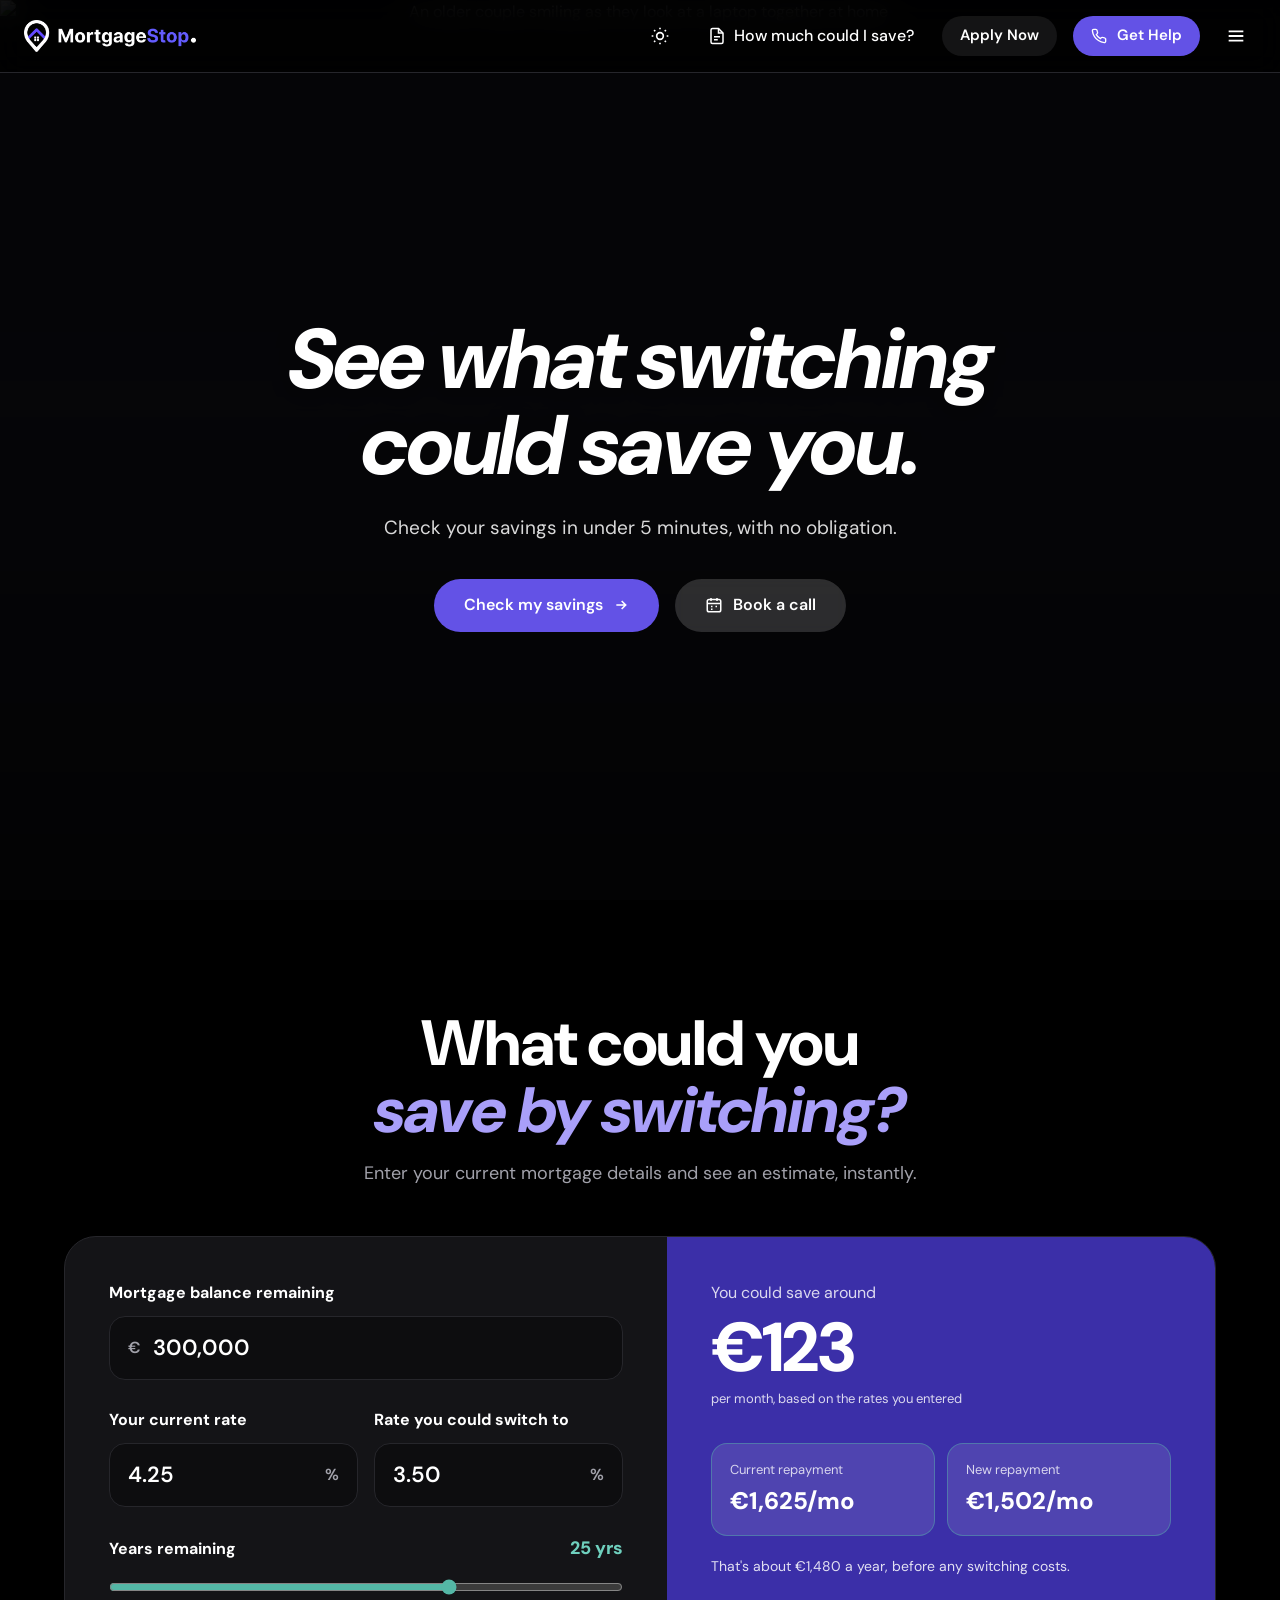
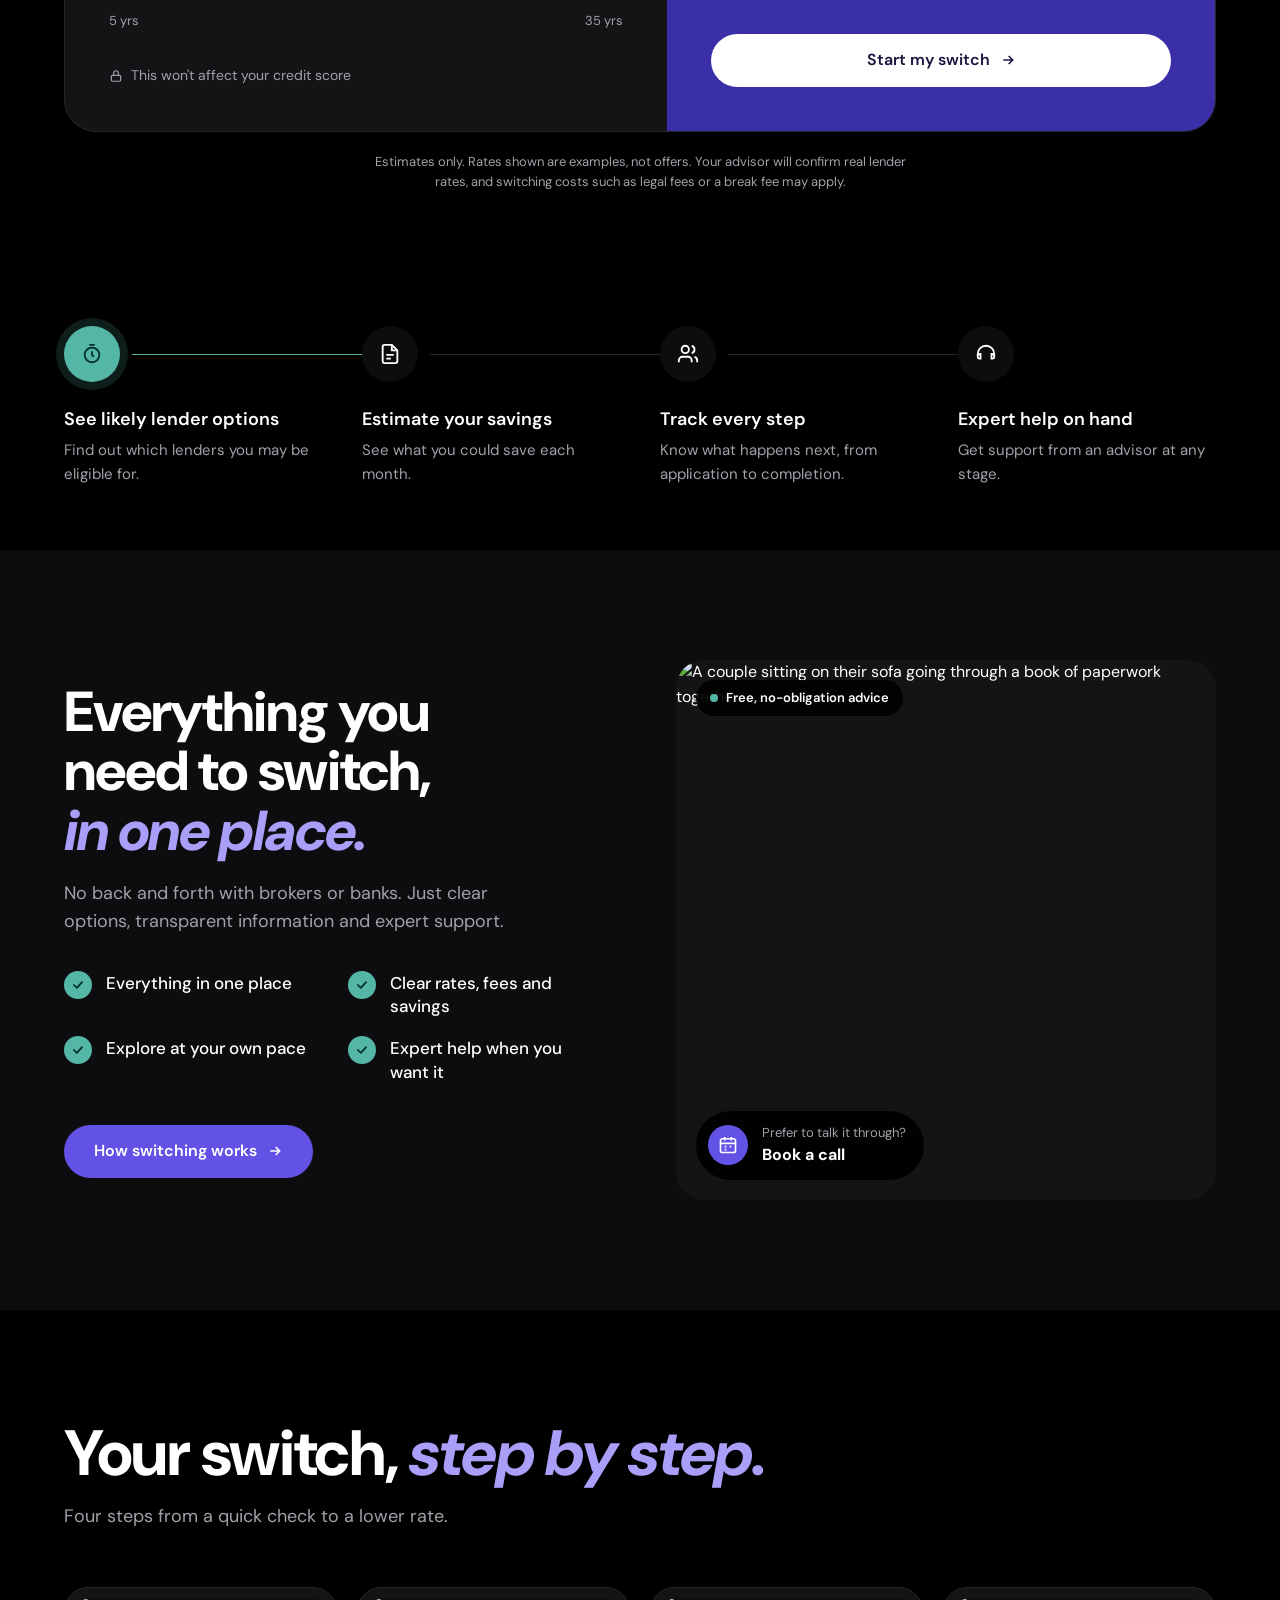
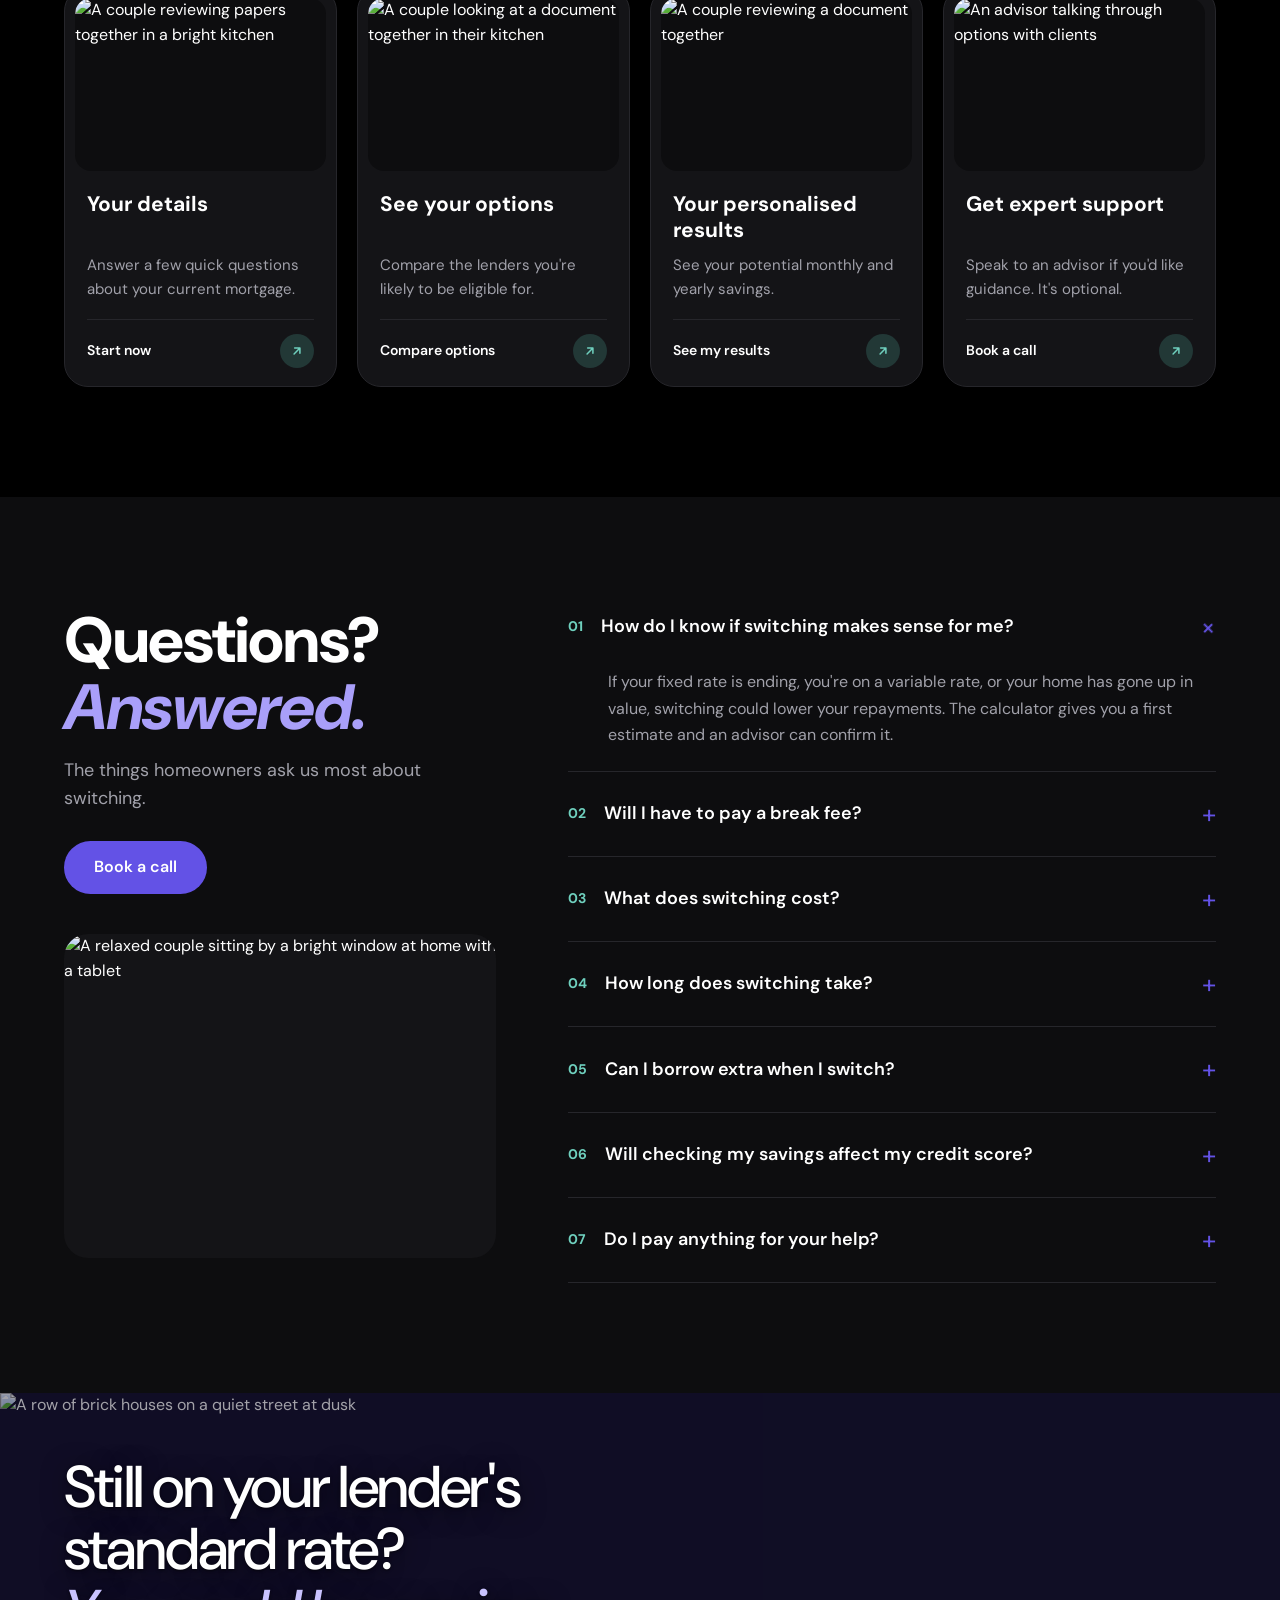
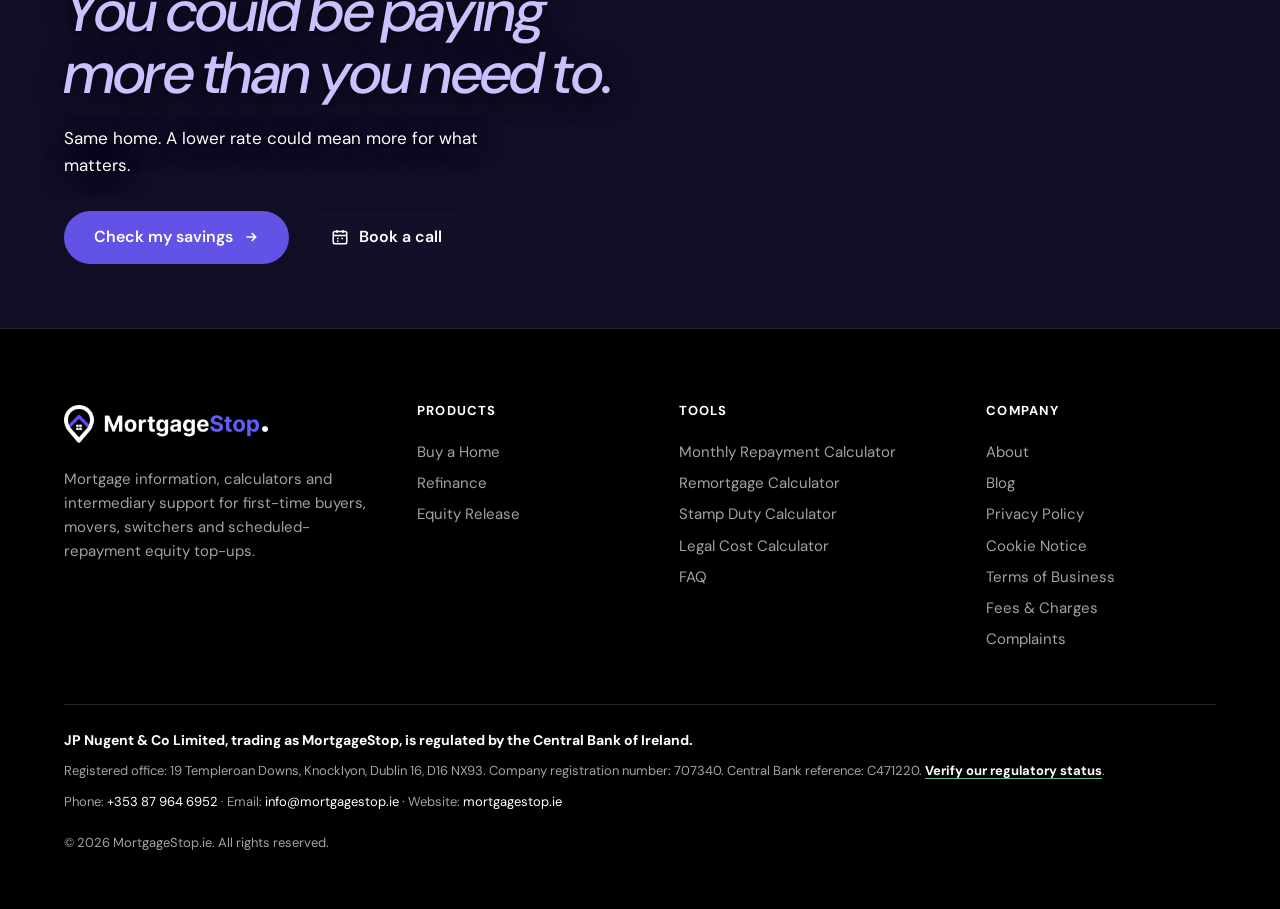
==== switchers.html @ d89e3a6e "Add switchers landing page; Book a call buttons and quiz layout fixes Co-Authored-By: Claude Opus 5." ====
<!doctype html>
<html lang="en">
<head>
<meta charset="utf-8">
<meta name="viewport" content="width=device-width, initial-scale=1">
<title>Switch Your Mortgage</title>
<link rel="preconnect" href="https://fonts.googleapis.com">
<link href="https://fonts.googleapis.com/css2?family=DM+Sans:ital,opsz,wght@0,9..40,400..800;1,9..40,700..800&display=swap" rel="stylesheet">
<style>
:root{
  --bg:#000; --bg2:#0d0d0f; --card:#141417; --line:#26262b;
  --text:#fff; --muted:#a1a1aa;
  --teal:#a99ff9; --violet:#6352e6; --violet-soft:#a99ff9;
  --radius:24px;
}
:root[data-theme="light"]{
  --bg:#fff; --bg2:#f5f5f7; --card:#fff; --line:#e4e4e7;
  --text:#0a0a0a; --muted:#52525b; --teal:#5141d4; --violet-soft:#5141d4;
}
*{box-sizing:border-box;margin:0;padding:0}
html{scroll-behavior:smooth}
body{font-family:"DM Sans",sans-serif;background:var(--bg);color:var(--text);line-height:1.55;overflow-x:hidden;transition:background .3s,color .3s}
a{color:inherit;text-decoration:none}
button{font:inherit;cursor:pointer;border:0;background:none;color:inherit}
.wrap{max-width:1200px;margin:0 auto;padding:0 24px}
section{padding:110px 0}
.eyebrow{font-size:13px;letter-spacing:.18em;text-transform:uppercase;color:var(--teal);font-weight:600;margin-bottom:16px}
h2{font-size:clamp(36px,5.5vw,64px);line-height:1.05;font-weight:800;letter-spacing:-.02em}
h2 em{font-style:italic;color:var(--teal)}
.lead{color:var(--muted);font-size:18px;max-width:560px;margin-top:20px}

/* buttons */
.btn{display:inline-flex;align-items:center;gap:10px;padding:14px 30px;border-radius:999px;font-weight:600;transition:transform .2s,background .2s,box-shadow .2s}
.btn:hover{transform:translateY(-2px)}
.btn-teal{background:var(--teal);color:#000}
.btn-teal:hover{box-shadow:0 8px 20px -10px rgba(0,0,0,.35)}
.btn{border:0}
.btn-ghost{background:color-mix(in srgb,var(--text) 8%,transparent);color:var(--text)}
.btn-ghost:hover{background:color-mix(in srgb,var(--text) 15%,transparent)}
.btn-sm{padding:8px 18px;font-size:15px}
.btn-violet{background:var(--violet);color:#fff}

/* nav */
nav{position:fixed;inset:0 0 auto;z-index:50;border-bottom:1px solid var(--line);background:color-mix(in srgb,var(--bg) 80%,transparent);backdrop-filter:blur(14px)}
nav .wrap{display:flex;align-items:center;height:72px;gap:16px;max-width:1400px}
.logo{display:flex;align-items:center;gap:8px;font-weight:800;font-size:20px;margin-right:auto}
.logo span{color:var(--violet)}
.logo i{color:var(--violet);font-style:normal}
.nav-link{display:flex;align-items:center;gap:8px;font-weight:500;padding:8px 12px}
.icon-btn{width:40px;height:40px;display:grid;place-items:center;border-radius:50%}
.icon-btn:hover{background:var(--card)}
.menu{position:fixed;top:72px;right:0;width:min(360px,100%);height:calc(100vh - 72px);background:var(--bg2);border-left:1px solid var(--line);padding:32px;transform:translateX(100%);transition:transform .35s;z-index:49;display:flex;flex-direction:column;gap:6px}
.menu.open{transform:none}
.menu a{font-size:22px;font-weight:700;padding:10px 0;border-bottom:1px solid var(--line)}

/* hero */
.hero{min-height:100vh;display:flex;align-items:center;text-align:center;position:relative;overflow:hidden;padding-top:120px}
.hero::before{content:"";position:absolute;inset:-20%;background:radial-gradient(circle at 30% 40%,rgba(124,108,246,.18),transparent 40%),radial-gradient(circle at 70% 60%,rgba(124,108,246,.16),transparent 45%);animation:drift 18s ease-in-out infinite alternate}
@keyframes drift{to{transform:translate(4%,-3%) rotate(6deg)}}
.hero .wrap{position:relative}
.hero h1{font-size:clamp(46px,9vw,112px);font-weight:800;font-style:italic;letter-spacing:-.035em;line-height:1}
.hero p{color:var(--muted);font-size:19px;max-width:520px;margin:28px auto 40px}
.hero .ctas{display:flex;gap:16px;justify-content:center;flex-wrap:wrap}
.trust{margin-top:64px;display:flex;align-items:center;justify-content:center;gap:14px;color:var(--muted);font-size:15px}
.avatars{display:flex}
.avatars span{width:38px;height:38px;border-radius:50%;border:2px solid var(--bg);margin-left:-10px;background:linear-gradient(135deg,var(--teal),var(--violet))}
.avatars span:nth-child(2){background:linear-gradient(135deg,#f59e0b,#ef4444)}
.avatars span:nth-child(3){background:linear-gradient(135deg,#3b82f6,#22d3ee)}
.avatars span:nth-child(4){background:linear-gradient(135deg,#ec4899,#8b5cf6)}

/* ticker */
.ticker{border-block:1px solid var(--line);overflow:hidden;padding:18px 0;background:var(--bg2)}
.track{display:flex;width:max-content;animation:scroll 50s linear infinite}
.ticker:hover .track,.factors:hover .ftrack{animation-play-state:paused}
@media (prefers-reduced-motion:reduce){.track,.ftrack,.hero::before{animation:none}.reveal{opacity:1;transform:none;transition:none}}
.track span{white-space:nowrap;font-weight:600;font-size:14px;letter-spacing:.06em;padding:0 22px}
.track span b{color:var(--teal)}
.track span.sep{color:var(--violet);padding:0}
@keyframes scroll{to{transform:translateX(-50%)}}

/* features */
.features{display:grid;grid-template-columns:1fr 1fr;gap:64px;align-items:start}
.feat-list{display:flex;flex-direction:column;gap:12px}
.feat{border:1px solid var(--line);border-radius:var(--radius);padding:24px 28px;background:var(--card);cursor:pointer;transition:border-color .2s}
.feat:hover{border-color:var(--teal)}
.feat h3{display:flex;gap:16px;align-items:center;font-size:22px}
.feat h3 small{width:34px;height:34px;border-radius:50%;display:grid;place-items:center;background:var(--bg2);border:1px solid var(--line);font-size:14px}
.feat .body{display:grid;grid-template-rows:0fr;transition:grid-template-rows .35s}
.feat .body>div{overflow:hidden}
.feat.active .body{grid-template-rows:1fr}
.feat.active h3 small{background:var(--teal);color:#000;border-color:var(--teal)}
.feat p{color:var(--muted);margin:14px 0 18px}
.feat a{color:var(--teal);font-weight:600}

/* process */
.process{background:var(--bg2)}
.steps{display:grid;grid-template-columns:repeat(3,1fr);gap:20px;margin-top:56px}
.step{background:var(--card);border:1px solid var(--line);border-radius:var(--radius);padding:32px;display:flex;flex-direction:column;gap:14px;position:relative;overflow:hidden}
.step .time{align-self:flex-start;background:rgba(124,108,246,.16);color:var(--teal);font-weight:700;padding:6px 14px;border-radius:999px;font-size:14px}
.step h3{font-size:26px;line-height:1.15}
.step p{color:var(--muted)}
.step .n{position:absolute;right:24px;top:24px;font-weight:700;color:var(--muted);font-size:14px}

/* goals */
.goals{display:grid;grid-template-columns:repeat(3,1fr);gap:20px;margin-top:56px}
.goal{border-radius:var(--radius);padding:36px;min-height:320px;display:flex;flex-direction:column;justify-content:flex-end;position:relative;overflow:hidden;color:#fff;transition:transform .3s}
.goal:hover{transform:translateY(-6px)}
.goal:nth-child(1){background:linear-gradient(160deg,#1e1b4b,#7c6cf6)}
.goal:nth-child(2){background:linear-gradient(160deg,#042f2e,#14b8a6)}
.goal:nth-child(3){background:linear-gradient(160deg,#1c1917,#f59e0b)}
.goal svg{position:absolute;top:32px;left:32px;opacity:.9}
.goal h3{font-size:28px}
.goal p{opacity:.8;margin-top:8px}

/* rewards */
.tabs{display:inline-flex;background:var(--card);border:1px solid var(--line);border-radius:999px;padding:6px;margin:40px 0}
.tabs button{padding:12px 26px;border-radius:999px;font-weight:600;color:var(--muted)}
.tabs button.on{background:var(--bg2);color:var(--text);border:1px solid var(--line)}
.rewards{display:grid;grid-template-columns:repeat(3,1fr);gap:20px}
.reward{background:var(--card);border:1px solid var(--line);border-radius:var(--radius);padding:32px}
.reward .top{display:flex;justify-content:space-between;align-items:center;margin-bottom:28px}
.reward .ico{width:52px;height:52px;border-radius:16px;background:var(--violet);display:grid;place-items:center;color:#fff}
.pill{background:var(--violet);color:#fff;font-weight:700;padding:6px 14px;border-radius:999px;font-size:14px}
.reward h3{font-size:22px;margin-bottom:10px}
.reward p{color:var(--muted)}
.reward a{display:inline-block;margin-top:20px;color:var(--violet-soft);font-weight:600}
.tabpane{display:none}.tabpane.on{display:block}
.howlist{display:grid;gap:14px;max-width:720px}
.howlist li{list-style:none;background:var(--card);border:1px solid var(--line);border-radius:18px;padding:20px 24px;display:flex;gap:16px}
.howlist li b{color:var(--teal)}

/* resources */
.res{display:grid;grid-template-columns:repeat(4,1fr);gap:20px;margin-top:56px}
.res a{background:var(--card);border:1px solid var(--line);border-radius:var(--radius);padding:28px;display:flex;flex-direction:column;gap:10px;min-height:200px;transition:border-color .2s}
.res .hd{display:flex;align-items:center;gap:12px}
.res span{margin-top:auto}
.res a:hover{border-color:var(--violet)}
.res .ico{display:flex;color:var(--teal)}
.res h3{font-size:20px}
.res p{color:var(--muted);font-size:15px}
.res span{color:var(--teal);font-weight:600;font-size:15px}

/* factors marquee */
.factors{overflow:hidden;padding:110px 0}
.factors .head{display:flex;justify-content:space-between;align-items:end;gap:20px;flex-wrap:wrap;margin-bottom:48px}
.ftrack{display:flex;gap:20px;width:max-content;animation:scroll 60s linear infinite}
.factor{width:300px;background:var(--card);border:1px solid var(--line);border-radius:var(--radius);padding:28px;flex-shrink:0}
.factor h3{letter-spacing:.12em;font-size:14px;color:var(--teal)}
.factor p{margin:12px 0 22px;font-size:18px;font-weight:500}
.factor small{font-size:12px;letter-spacing:.12em;color:var(--muted);border-top:1px solid var(--line);display:block;padding-top:14px}

/* faq */
.faq{display:grid;grid-template-columns:1fr 1.3fr;gap:64px}
.qa{border-bottom:1px solid var(--line)}
.qa button{width:100%;display:flex;gap:20px;align-items:center;text-align:left;padding:26px 0;font-size:20px;font-weight:600}
.qa button small{color:var(--muted);font-size:14px}
.qa button::after{content:"+";margin-left:auto;font-size:26px;font-weight:400;transition:transform .3s}
.qa.open button::after{transform:rotate(45deg)}
.qa .ans{display:grid;grid-template-rows:0fr;transition:grid-template-rows .35s}
.qa .ans>p{overflow:hidden;color:var(--muted);padding-left:44px}
.qa.open .ans{grid-template-rows:1fr}
.qa.open .ans>p{padding-bottom:26px}

/* why */
.why{background:var(--bg2)}
.whygrid{display:grid;grid-template-columns:repeat(3,1fr);gap:20px;margin-top:56px}
.why .card{background:var(--card);border:1px solid var(--line);border-radius:var(--radius);padding:32px}
.why .card h3{font-size:26px;color:var(--teal);margin-bottom:10px}
.why .card p{color:var(--muted)}
.founder{margin-top:20px;display:grid;grid-template-columns:200px 1fr;gap:32px;align-items:center;background:var(--card);border:1px solid var(--line);border-radius:var(--radius);padding:32px}
.founder .ph{aspect-ratio:1;border-radius:20px;background:linear-gradient(135deg,var(--violet),var(--teal))}
.founder small{letter-spacing:.14em;color:var(--teal);font-weight:600}
.founder h3{font-size:26px}
.founder p{color:var(--muted);margin-top:10px}

/* reviews */
.revhead{display:flex;justify-content:space-between;align-items:end;flex-wrap:wrap;gap:24px}
.score{display:flex;align-items:center;gap:16px;background:var(--card);border:1px solid var(--line);border-radius:20px;padding:18px 24px}
.score b{font-size:36px}
.stars{color:var(--teal);letter-spacing:2px}
.revs{display:flex;gap:20px;overflow-x:auto;scroll-snap-type:x mandatory;margin-top:48px;padding-bottom:12px}
.rev{scroll-snap-align:start;flex:0 0 360px;background:var(--card);border:1px solid var(--line);border-radius:var(--radius);padding:30px;display:flex;flex-direction:column;gap:18px}
.rev p{font-size:17px}
.rev footer{margin-top:auto;display:flex;justify-content:space-between;color:var(--muted);font-size:14px}
.rev footer b{color:var(--text)}

/* mission */
.mission{text-align:center;background:radial-gradient(circle at 50% 50%,rgba(124,108,246,.22),transparent 60%)}
.mission h2{max-width:900px;margin:0 auto}
.mission .lead{margin:24px auto 0}
.mission .big{font-size:24px;font-weight:700;color:var(--teal);margin-top:24px}

/* insights */
.ins{display:grid;grid-template-columns:1.3fr 1fr;gap:20px;margin-top:56px}
.post{background:var(--card);border:1px solid var(--line);border-radius:var(--radius);padding:28px;display:flex;flex-direction:column;gap:12px;transition:border-color .2s}
.post:hover{border-color:var(--teal)}
.post .tag{font-size:12px;letter-spacing:.14em;color:var(--violet-soft);font-weight:700}
.post h3{font-size:22px;line-height:1.25}
.post .meta{color:var(--muted);font-size:14px;margin-top:auto}
.post.feature{grid-row:span 3}
.post.feature .img{aspect-ratio:16/9;border-radius:16px;background:linear-gradient(135deg,#4c3cc9,#1e1b4b)}
.post.feature h3{font-size:30px}
.post.feature p{color:var(--muted)}

/* cta */
.cta{margin:0 24px 110px;border-radius:36px;padding:90px 24px;text-align:center;background:linear-gradient(135deg,var(--teal),var(--violet));color:#000}
.cta h2{color:#000}
.cta p{font-size:19px;margin:16px 0 36px;opacity:.8}
.cta .btn{background:#000;color:#fff}

footer.site{border-top:1px solid var(--line);padding:64px 0 40px;color:var(--muted)}
footer.site .cols{display:grid;grid-template-columns:2fr 1fr 1fr 1fr;gap:40px}
footer.site .fh{color:var(--text);font-size:15px;margin-bottom:14px}
footer.site a{display:block;padding:4px 0;font-size:15px}
footer.site a:hover{color:var(--teal)}
footer.site .legal{margin-top:48px;padding-top:24px;border-top:1px solid var(--line);font-size:13px}


/* reveal */
.reveal{opacity:0;transform:translateY(40px);transition:opacity .8s,transform .8s}
.reveal.in{opacity:1;transform:none}

@media (max-width:900px){
  .features,.faq,.ins{grid-template-columns:1fr}
  .steps,.goals,.rewards,.whygrid{grid-template-columns:1fr}
  .res{grid-template-columns:1fr 1fr}
  .founder{grid-template-columns:1fr}
  .founder .ph{width:140px}
  footer.site .cols{grid-template-columns:1fr 1fr}
  .nav-link.hide-m{display:none}
  section{padding:80px 0}
}
@media (max-width:560px){
  .res{grid-template-columns:1fr}
  .btn-ghost.hide-s{display:none}
  .rev{flex-basis:85%}
  .tabs button{padding:10px 14px;font-size:14px}
}

/* first-time buyer page */
.badges{list-style:none;display:flex;flex-wrap:wrap;justify-content:center;gap:12px 28px;margin-top:56px;color:var(--muted);font-size:15px}
.badges li,.ticks li{display:flex;align-items:center;gap:8px}
.badges svg,.ticks svg{color:var(--teal);flex-shrink:0}
.ticks{list-style:none;display:grid;gap:12px;margin-top:28px;font-size:17px}
.field{display:flex;align-items:center;gap:12px;background:var(--bg2);border:1px solid var(--line);border-radius:16px;padding:0 18px;font-size:20px}
.field:focus-within{border-color:var(--teal)}
.field input{flex:1;min-width:0;background:none;border:0;outline:0;color:var(--text);font:inherit;padding:14px 0}
.field input[type=range]{accent-color:var(--teal);padding:20px 0}
.field span{color:var(--muted);font-size:16px}
.cnote{display:flex;align-items:center;gap:8px;color:var(--muted);font-size:14px;margin-top:6px}
.steps.four{grid-template-columns:repeat(4,1fr)}
@media (max-width:1100px){.steps.four{grid-template-columns:1fr 1fr}}
@media (max-width:900px){.steps.four{grid-template-columns:1fr}}
@media (max-width:560px){}


/* hero: full-bleed photo, dark overlay, white type (both themes) */
.hero{min-height:100vh;display:flex;align-items:center;text-align:center;padding:120px 0 72px;color:#fff;background:#0b0b0f}
.hero::before{display:none}
.hero-photo{position:absolute;inset:0;width:100%;height:100%;object-fit:cover;object-position:center 40%;z-index:0}
.hero::after{content:"";position:absolute;inset:0;z-index:1;background:linear-gradient(180deg,rgba(0,0,0,.55) 0%,rgba(0,0,0,.45) 45%,rgba(0,0,0,.7) 100%)}
.hero .wrap{position:relative;z-index:2;width:100%;max-width:1200px}
.hero h1{color:#fff;font-size:clamp(44px,6.6vw,96px);letter-spacing:-.025em;line-height:1.02;text-wrap:balance;max-width:1000px;margin:0 auto;text-shadow:0 2px 24px rgba(0,0,0,.25)}
.hero .wrap>p{color:rgba(255,255,255,.85);font-size:19px;line-height:1.6;max-width:540px;margin:24px auto 36px}
.hero .ctas{justify-content:center}
.hero .btn-ghost{color:#fff;background:rgba(255,255,255,.16);backdrop-filter:blur(6px);-webkit-backdrop-filter:blur(6px)}
.hero .btn-ghost:hover{background:rgba(255,255,255,.28);color:#fff}
@media (max-width:900px){
  .hero{min-height:88vh;padding:110px 0 56px}
  .hero h1{font-size:clamp(38px,9.4vw,64px)}
  .hero .wrap>p{font-size:17px}
}
@media (max-width:560px){
  .hero .ctas .btn{flex:1 1 100%;justify-content:center;max-width:320px;margin:0 auto}
}

/* brand logo (supplied PNG: white "Mortgage" + violet "Stop") */
.brand{display:block;width:172px;height:32px;background:url([data-uri]) left center/contain no-repeat}
.brand-lg{width:204px;height:38px}
:root[data-theme="light"] .brand{background-image:url([data-uri])}
.btn{white-space:nowrap}
@media (max-width:560px){nav .btn-sm .lbl{display:none}nav .btn-teal.btn-sm{padding:10px 12px}nav .wrap{gap:6px}}

/* quiz CTA: full-bleed photo, flat dim, text lower-left (reference style) */
.quiz{position:relative;display:flex;align-items:center;min-height:440px;margin:0;overflow:hidden;isolation:isolate;background:#13102b;color:#fff}
.quiz::before{content:"";position:absolute;inset:0;z-index:1;background:rgba(12,10,28,.38)}
.quiz-media{position:absolute;inset:0;margin:0;z-index:0}
.quiz-media img{width:100%;height:100%;object-fit:cover;object-position:55% 60%;display:block}
.quiz-copy{position:relative;z-index:2;width:100%;max-width:1200px;margin:0 auto;padding:64px 24px;display:flex;flex-direction:column;align-items:flex-start}
.quiz-copy h2{color:#fff;font-size:clamp(38px,4.6vw,64px);font-weight:500;line-height:1.05;letter-spacing:-.03em;max-width:15ch;text-wrap:balance}
.quiz-copy h2 em{display:inline;font-weight:500;color:#c9c2ff}
.quiz-copy>p{color:#fff;font-size:17px;line-height:1.6;margin:20px 0 32px;max-width:420px}
.quiz-ctas{display:flex;flex-wrap:wrap;align-items:center;gap:12px}
.quiz-ctas .btn{justify-content:center}
.quiz-btn{background:var(--violet);color:#fff}
.quiz-btn:hover{background:#5444d6}
.quiz-alt{background:rgba(19,16,43,.85);color:#fff}
.quiz-alt:hover{background:#2a2550}
@media (max-width:900px){
  .quiz{min-height:0;align-items:flex-start}
  .quiz-media img{object-position:64% 100%}
  .quiz-copy{padding:48px 24px 150px}
}
@media (max-width:560px){
  .quiz-ctas{width:100%;flex-direction:column;align-items:stretch}
}

/* faq */
.faq-sec{background:var(--bg2)}
.faq2{display:grid;grid-template-columns:minmax(0,.8fr) minmax(0,1.2fr);gap:72px;align-items:start}
.faq2-head{position:sticky;top:110px}
.faq2-head .lead{margin:16px 0 28px}
.faq2-media{margin:40px 0 0;border-radius:24px;overflow:hidden;aspect-ratio:4/3;background:var(--card)}
.faq2-media img{width:100%;height:100%;object-fit:cover;object-position:50% 35%;display:block}
.faq2-list{margin-top:-22px}
.faq2-list .qa button{font-size:18px;padding:22px 0;gap:18px;cursor:pointer}
.faq2-list .qa button small{color:var(--accent2-ink);font-weight:700}
.faq2-list .qa button::after{color:var(--violet)}
.faq2-list .qa .ans>p{padding-left:40px;font-size:16px;line-height:1.65;max-width:62ch}
.faq2-list .qa.open .ans>p{padding-bottom:22px}
@media (max-width:900px){
  .faq2{grid-template-columns:minmax(0,1fr);gap:32px}
  .faq2-head{position:static}
  .faq2-list .qa .ans>p{padding-left:0}
  .faq2-media{margin-top:28px;aspect-ratio:16/9}
}

/* secondary colour: teal */
:root{--accent2:#54b7a6;--accent2-ink:#6fd0be;--on-accent2:#06302a}
:root[data-theme="light"]{--accent2-ink:#257567}

/* purple primary */
.btn-teal{background:var(--violet);color:#fff}
.btn-teal:hover{background:#5444d6}
.feat.active h3 small{background:var(--violet);border-color:var(--violet);color:#fff}
::selection{background:var(--violet);color:#fff}
.btn{white-space:nowrap}
@media (max-width:560px){nav .btn-sm .lbl{display:none}nav .btn-teal.btn-sm{padding:10px 12px}nav .wrap{gap:6px}}
.sr-only{position:absolute;width:1px;height:1px;padding:0;margin:-1px;overflow:hidden;clip:rect(0 0 0 0);white-space:nowrap;border:0}

/* calculator: one panel, live results */
.calc-head{text-align:center;max-width:720px;margin:0 auto}
.calc-head h2{text-wrap:balance}
.calc-head .lead{margin:16px auto 0}
.calc2{margin-top:48px;display:grid;grid-template-columns:minmax(0,1.1fr) minmax(0,1fr);border:1px solid var(--line);border-radius:32px;overflow:hidden;background:var(--card)}
.calc2-in{padding:44px;display:flex;flex-direction:column;gap:28px}
.cf{display:flex;flex-direction:column;gap:10px}
.cf label{font-weight:700;font-size:16px}
.cf .field{border-radius:16px;padding:0 18px;font-size:22px;font-weight:600}
.cf .field:focus-within{border-color:var(--accent2);box-shadow:0 0 0 4px color-mix(in srgb,var(--accent2) 22%,transparent)}
.cf .field input{padding:14px 0;font-variant-numeric:tabular-nums}
.cf-row{display:flex;justify-content:space-between;align-items:baseline}
.cf-row output{font-weight:800;font-size:18px;color:var(--accent2-ink);font-variant-numeric:tabular-nums}
.range{width:100%;accent-color:var(--accent2);height:28px;cursor:pointer}
.cf-scale{display:flex;justify-content:space-between;color:var(--muted);font-size:13px}
.calc2-out{position:relative;padding:44px;display:flex;flex-direction:column;gap:6px;color:#fff;background:#3b2fa8}
.co-label{font-size:16px;color:rgba(255,255,255,.82)}
.calc2-out strong{font-size:clamp(46px,5.4vw,72px);font-weight:800;letter-spacing:-.03em;line-height:1.02;font-variant-numeric:tabular-nums}
.co-sub{font-size:13px;color:rgba(255,255,255,.82)}
.co-stats{display:grid;grid-template-columns:1fr 1fr;gap:12px;margin:28px 0 8px}
.co-stats div{padding:16px 18px;border-radius:16px;background:rgba(255,255,255,.1);border:1px solid color-mix(in srgb,var(--accent2) 45%,transparent)}
.co-stats dt{font-size:13px;color:rgba(255,255,255,.78)}
.co-stats dd{font-size:24px;font-weight:800;margin-top:2px;font-variant-numeric:tabular-nums}
.co-note{font-size:14px;line-height:1.55;color:rgba(255,255,255,.85);margin:6px 0 22px}
.co-btn{margin-top:auto;justify-content:center;background:#fff;color:#1a1640}
.co-btn:hover{background:#efedff}
.calc-disclaimer{margin:20px auto 0;text-align:center;color:var(--muted);font-size:13px;max-width:560px}
@media (max-width:900px){
  .calc2{grid-template-columns:minmax(0,1fr)}
  .calc2-in,.calc2-out{padding:28px}
}
@media (max-width:560px){
  .co-stats{grid-template-columns:1fr}
  .calc2{border-radius:24px}
}

/* perks strip: connected icon line */
.perks-sec{padding:24px 0 64px}
.perks{list-style:none;display:grid;grid-template-columns:repeat(4,minmax(0,1fr));gap:40px}
.perk{position:relative;display:flex;flex-direction:column;gap:8px}
.perk::before{content:"";position:absolute;top:28px;left:68px;right:-40px;height:1px;background:var(--line)}
.perk:last-child::before{display:none}
.perk-hd{display:contents}
.perk-ico{width:56px;height:56px;border-radius:50%;display:grid;place-items:center;margin-bottom:18px;background:color-mix(in srgb,var(--text) 5%,var(--bg));color:var(--text);position:relative;z-index:1}
.perk-ico svg{width:22px;height:22px}
.perk h3{font-size:18px;font-weight:600;line-height:1.3}
.perk p{color:var(--muted);font-size:15px;line-height:1.55;max-width:28ch}
@media (max-width:1000px){
  .perks{grid-template-columns:repeat(2,minmax(0,1fr));gap:40px}
  .perk:nth-child(2)::before{display:none}
}
@media (max-width:560px){
  .perks{grid-template-columns:minmax(0,1fr);gap:0}
  .perk{display:grid;grid-template-columns:56px minmax(0,1fr);column-gap:18px;row-gap:4px;padding-bottom:28px}
  .perk-ico{grid-row:1 / span 2;margin:0}
  .perk::before,.perk:nth-child(2)::before{display:block;top:56px;bottom:0;left:28px;right:auto;width:1px;height:auto}
  .perk:last-child::before{display:none}
  .perk h3{align-self:end}
}

/* perks animation */
.perks.reveal{opacity:1;transform:none}
.perk::after{content:"";position:absolute;top:28px;left:68px;right:-40px;height:1px;background:var(--accent2);transform:scaleX(0);transform-origin:left;pointer-events:none}
.perk:last-child::after{display:none}
.perk-ico{transition:transform .7s cubic-bezier(.2,.9,.25,1.2),opacity .45s ease,background-color .45s ease,color .45s ease,box-shadow .45s ease}
.perk.is-active .perk-ico{background:var(--accent2);color:var(--on-accent2);box-shadow:0 0 0 8px color-mix(in srgb,var(--accent2) 16%,transparent)}
.perk.is-active::after{transform:scaleX(1);transition:transform var(--cycle,2.6s) linear}
@media (prefers-reduced-motion:no-preference){
  .perks:not(.in) .perk-ico{transform:scale(.55);opacity:0}
  .perks:not(.in) .perk::before{transform:scaleX(0)}
  .perks:not(.in) .perk h3,.perks:not(.in) .perk p{opacity:0;transform:translateY(12px)}
  .perk::before{transform-origin:left;transition:transform .8s ease-out calc(var(--i)*160ms + 260ms)}
  .perk-ico{transition-delay:calc(var(--i)*160ms),calc(var(--i)*160ms),0s,0s,0s}
  .perk h3,.perk p{transition:opacity .5s ease,transform .5s ease;transition-delay:calc(var(--i)*160ms + 120ms)}
  .perk p{transition-delay:calc(var(--i)*160ms + 200ms)}
  .perks.in .perk-ico{transition-delay:0s}
}
@media (max-width:560px){
  .perk::after{top:56px;bottom:0;left:28px;right:auto;width:1px;height:auto;transform:scaleY(0);transform-origin:top}
  .perk.is-active::after{transform:scaleY(1)}
  .perks:not(.in) .perk::before{transform:scaleY(0)}
  .perk::before{transform-origin:top}
}
@media (max-width:1000px) and (min-width:561px){.perk:nth-child(2)::after{display:none}}

/* clearer path */
.path-grid{display:grid;grid-template-columns:minmax(0,1fr) minmax(0,1fr);gap:64px;align-items:stretch}
.path-copy{align-self:center}
.path-copy h2{text-wrap:balance}
.path-list{list-style:none;margin:32px 0 36px}
.path-list li{display:flex;align-items:center;gap:14px;padding:16px 0;border-bottom:1px solid var(--line);font-size:18px;font-weight:500}
.pc{flex:none;width:28px;height:28px;border-radius:50%;display:grid;place-items:center;background:var(--accent2);color:var(--on-accent2)}
.path-media{position:relative;margin:0;border-radius:28px;overflow:hidden;min-height:440px;background:var(--card)}
.path-media img{position:absolute;inset:0;width:100%;height:100%;object-fit:cover;object-position:55% 35%;display:block}
.path-call{position:absolute;left:20px;right:20px;bottom:20px;display:flex;align-items:center;gap:14px;padding:16px 18px;border-radius:18px;background:color-mix(in srgb,var(--bg) 90%,transparent);backdrop-filter:blur(12px);-webkit-backdrop-filter:blur(12px);border:1px solid var(--line)}
.pc-ico{flex:none;width:44px;height:44px;border-radius:14px;display:grid;place-items:center;background:var(--violet);color:#fff}
.path-call small{display:block;color:var(--muted);font-size:14px}
.path-call a{font-weight:700;font-size:18px;color:var(--text)}
.path-call a:hover{color:var(--accent2-ink)}
@media (max-width:1024px){
  .path-grid{grid-template-columns:minmax(0,1fr);gap:40px}
  .path-media{min-height:0;aspect-ratio:4/3}
}

/* journey: image cards */
.journey-head h2{text-wrap:balance}
.journey-head .lead{margin-top:16px}
.journey{list-style:none;display:grid;grid-template-columns:repeat(4,minmax(0,1fr));gap:20px;margin-top:56px}
.journey li{display:flex}
.jcard{display:flex;flex-direction:column;width:100%;background:var(--card);border:1px solid var(--line);border-radius:24px;overflow:hidden;transition:transform .3s ease,border-color .3s ease}
.jcard:hover{transform:translateY(-4px);border-color:color-mix(in srgb,var(--violet) 40%,var(--line))}
.jc-media{position:relative;margin:10px 10px 0;border-radius:16px;aspect-ratio:16/11;overflow:hidden;background:var(--bg2)}
.jc-media img{width:100%;height:100%;object-fit:cover;display:block;transition:transform .6s ease}
.jcard:hover .jc-media img{transform:scale(1.04)}
.jc-body{padding:20px 22px 18px;display:flex;flex-direction:column;gap:10px;flex:1}
.jc-body h3{font-size:21px;line-height:1.25;min-height:2.5em}
.jc-body p{color:var(--muted);font-size:15px;line-height:1.6}
.jc-foot{margin:0 22px;padding:14px 0 18px;border-top:1px solid var(--line);display:flex;justify-content:space-between;align-items:center;font-size:14px;font-weight:600;color:var(--text)}
.jc-go{width:34px;height:34px;border-radius:50%;display:grid;place-items:center;background:color-mix(in srgb,var(--accent2) 22%,transparent);color:var(--accent2-ink);transition:background .2s,color .2s}
.jcard:hover .jc-go{background:var(--accent2);color:var(--on-accent2)}
@media (max-width:1100px){.journey{grid-template-columns:repeat(2,minmax(0,1fr))}.jc-body h3{min-height:0}}
@media (max-width:560px){.journey{grid-template-columns:minmax(0,1fr)}}
@media (prefers-reduced-motion:reduce){.jcard,.jc-media img{transition:none}}

/* testimonials: carousel */
.tst{overflow:hidden}
.tst-top{text-align:center}
.tst-top h2{text-wrap:balance}
.tst-rating{display:flex;flex-wrap:wrap;justify-content:center;align-items:center;gap:8px 12px;margin-top:16px;color:var(--muted);font-size:16px}
.tst-rating b{color:var(--text);font-size:17px}
.tst-tp{display:inline-flex;align-items:center;gap:6px;color:var(--teal);font-weight:700}
.tst-tp svg{width:22px;height:22px;padding:3px;border-radius:50%;background:var(--violet);color:#fff}
.tst-row{display:grid;grid-template-columns:300px minmax(0,1fr);gap:56px;align-items:center;margin-top:64px;margin-right:calc(50% - 50vw)}
.tst-mark{color:color-mix(in srgb,var(--violet) 35%,var(--bg))}
.tst-side h3{font-size:clamp(28px,2.6vw,38px);line-height:1.15;letter-spacing:-.02em;margin:24px 0 36px}
.tst-ctrl{display:flex;align-items:center;gap:14px}
.tst-btn{width:52px;height:52px;border-radius:50%;display:grid;place-items:center;background:var(--card);color:var(--text);box-shadow:0 2px 10px -4px rgba(0,0,0,.18);border:1px solid var(--line);cursor:pointer;transition:background .2s,color .2s,opacity .2s}
.tst-btn:hover:not(:disabled){background:var(--violet);color:#fff;border-color:var(--violet)}
.tst-btn:disabled{opacity:.4;cursor:default}
.tst-progress{flex:1;max-width:120px;height:2px;border-radius:2px;background:var(--line);overflow:hidden}
.tst-progress span{display:block;height:100%;width:30%;background:var(--violet);transition:width .25s ease}
.tst-track{display:flex;gap:28px;overflow-x:auto;scroll-snap-type:x mandatory;scroll-behavior:smooth;padding:4px 24px 8px 0;scrollbar-width:none}
.tst-track::-webkit-scrollbar{display:none}
.tst-track:focus-visible{outline:2px solid var(--violet);outline-offset:6px;border-radius:12px}
.tq{flex:0 0 clamp(280px,30vw,400px);margin:0;display:flex;flex-direction:column;gap:22px;scroll-snap-align:start}
.tq-bubble{position:relative;margin:0;flex:1;display:flex;flex-direction:column;justify-content:space-between;gap:28px;padding:34px 34px 30px;border-radius:32px;background:color-mix(in srgb,var(--text) 5%,var(--bg))}
.tq-bubble::after{content:"";position:absolute;left:48px;bottom:-12px;width:24px;height:24px;background:inherit;transform:rotate(45deg);border-radius:0 0 6px 0}
.tq-bubble p{font-size:17px;line-height:1.7;color:var(--text)}
.tq-stars{display:flex;gap:4px;color:var(--violet)}
:root[data-theme="dark"] .tq-stars,:root:not([data-theme]) .tq-stars{color:#8b7cf8}
.tq figcaption{display:flex;align-items:center;gap:14px;padding-left:20px}
.tq-av{flex:none;width:52px;height:52px;border-radius:50%;object-fit:cover;background:var(--bg2);box-shadow:0 0 0 3px var(--bg)}
.tq figcaption b{display:block;font-size:16px}
.tq figcaption small{display:block;color:var(--muted);font-size:14px}
@media (max-width:900px){
  .tst-row{grid-template-columns:minmax(0,1fr);gap:32px;margin-top:48px}
  .tst-side{display:flex;flex-wrap:wrap;align-items:center;justify-content:space-between;gap:16px}
  .tst-mark{display:none}
  .tst-side h3{margin:0}
  .tq{flex-basis:min(82vw,380px)}
}
@media (prefers-reduced-motion:reduce){.tst-track{scroll-behavior:auto}}

/* footer */
footer.site{padding:72px 0 56px}
footer.site .cols{grid-template-columns:1.4fr 1fr 1.2fr 1fr;gap:40px 32px}
footer.site .fh{font-size:13px;letter-spacing:.08em;text-transform:uppercase;margin-bottom:16px}
footer.site .fbrand p{margin-top:20px;max-width:340px;font-size:15px;line-height:1.6}
footer.site a{width:fit-content}
footer.site a:hover{color:var(--accent2-ink)}
footer.site .legal{display:grid;gap:10px;font-size:13px;line-height:1.6}
footer.site .legal p{margin:0}
footer.site .legal a{display:inline;padding:0;font-size:inherit;color:var(--text)}
footer.site .legal a:hover{color:var(--accent2-ink)}
footer.site .legal .reg{color:var(--text);font-size:14px}
footer.site .legal .copy{margin-top:10px}
footer.site .legal p>a[target]{font-weight:700;text-decoration:underline;text-decoration-color:var(--accent2);text-underline-offset:3px}
@media (max-width:900px){
  footer.site .cols{grid-template-columns:repeat(3,1fr)}
  footer.site .fbrand{grid-column:1/-1}
}
@media (max-width:560px){
  footer.site .cols{grid-template-columns:1fr 1fr}
}

.quiz-copy h2,.quiz-copy>p{text-shadow:0 1px 3px rgba(0,0,0,.6),0 4px 24px rgba(0,0,0,.55)}

/* clearer path: refined */
.path-grid{align-items:center;gap:72px}
.path-copy h2{font-size:clamp(36px,4.4vw,60px)}
.path-copy .lead{max-width:460px}
.path-list{display:grid;grid-template-columns:repeat(2,minmax(0,1fr));gap:18px 28px;margin:36px 0 40px;border-top:0}
.path-list li{border-bottom:0;padding:0;align-items:flex-start;font-size:17px;line-height:1.4}
.path-list .pc{margin-top:-1px}
.path-media{min-height:0;aspect-ratio:1/1}
.path-call{left:20px;right:auto;bottom:20px;padding:12px 18px 12px 12px;border-radius:999px;border:0;background:color-mix(in srgb,var(--bg) 92%,transparent)}
.pc-ico{width:40px;height:40px;border-radius:50%}
.path-call small{font-size:13px}
.path-call a{font-size:16px}
.path-badge{position:absolute;top:20px;left:20px;display:inline-flex;align-items:center;gap:8px;padding:8px 14px;border-radius:999px;background:color-mix(in srgb,var(--bg) 92%,transparent);font-size:13px;font-weight:600;color:var(--text)}
.pb-dot{width:8px;height:8px;border-radius:50%;background:var(--accent2)}
@media (max-width:1024px){.path-media{aspect-ratio:4/3}}
@media (max-width:560px){.path-list{grid-template-columns:minmax(0,1fr);gap:14px}}
.cf-pair{display:grid;grid-template-columns:minmax(0,1fr) minmax(0,1fr);gap:16px}
@media (max-width:560px){.cf-pair{grid-template-columns:minmax(0,1fr)}}
.quiz-copy h2 em{display:block}

/* quiz band: centred layout on tablet and phone */
@media (max-width:900px){
  .quiz-copy{align-items:center;text-align:center;padding-top:48px}
  .quiz-copy h2{margin-inline:auto}
  .quiz-copy>p{margin-inline:auto}
  .quiz-ctas{justify-content:center;width:100%}
  .quiz-ctas .btn{flex:1 1 220px;max-width:280px}
}
@media (max-width:560px){
  .quiz-ctas{flex-direction:column;align-items:center}
  .quiz-ctas .btn{width:100%;max-width:320px;flex:none}
}
@media (max-width:560px){.quiz-copy{padding-bottom:210px}}
</style>
</head>
<body>

<nav>
  <div class="wrap">
    <a href="#" class="logo" aria-label="MortgageStop home"><span class="brand" role="img" aria-label="MortgageStop"></span></a>
    <button class="icon-btn" id="theme" aria-label="Toggle theme">
      <svg width="20" height="20" viewBox="0 0 24 24" fill="none" stroke="currentColor" stroke-width="2"><circle cx="12" cy="12" r="4"/><path d="M12 2v2M12 20v2M4.9 4.9l1.4 1.4M17.7 17.7l1.4 1.4M2 12h2M20 12h2M4.9 19.1l1.4-1.4M17.7 6.3l1.4-1.4"/></svg>
    </button>
    <a href="#calc" class="nav-link hide-m">
      <svg width="18" height="18" viewBox="0 0 24 24" fill="none" stroke="currentColor" stroke-width="2"><path d="M14 2H6a2 2 0 0 0-2 2v16a2 2 0 0 0 2 2h12a2 2 0 0 0 2-2V8z"/><path d="M14 2v6h6M8 13h8M8 17h5"/></svg>
      How much could I save?
    </a>
    <a href="#quiz" class="btn btn-ghost btn-sm hide-s">Apply Now</a>
    <a href="#calc" class="btn btn-teal btn-sm" aria-label="Get help">
      <svg width="16" height="16" viewBox="0 0 24 24" fill="none" stroke="currentColor" stroke-width="2"><path d="M22 16.9v3a2 2 0 0 1-2.2 2 19.8 19.8 0 0 1-8.6-3.1 19.5 19.5 0 0 1-6-6A19.8 19.8 0 0 1 2.1 4.2 2 2 0 0 1 4.1 2h3a2 2 0 0 1 2 1.7c.1 1 .4 1.9.7 2.8a2 2 0 0 1-.5 2.1L8 9.9a16 16 0 0 0 6 6l1.3-1.3a2 2 0 0 1 2.1-.4c.9.3 1.8.6 2.8.7a2 2 0 0 1 1.7 2z"/></svg>
      <span class="lbl">Get Help</span>
    </a>
    <button class="icon-btn" id="burger" aria-label="Menu">
      <svg width="22" height="22" viewBox="0 0 24 24" fill="none" stroke="currentColor" stroke-width="2"><path d="M4 7h16M4 12h16M4 17h16"/></svg>
    </button>
  </div>
</nav>
<div class="menu" id="menu">
  <a href="#calc">Savings calculator</a><a href="#path">Why switch with us</a><a href="#journey">Steps</a><a href="#faq">FAQ</a><a href="#quiz">Get started</a>
</div>

<header class="hero">
  <img class="hero-photo" src="https://images.unsplash.com/photo-1758686254493-7b3e49a8f325?auto=format&amp;fit=crop&amp;q=70&amp;w=1600" srcset="https://images.unsplash.com/photo-1758686254493-7b3e49a8f325?auto=format&amp;fit=crop&amp;q=70&amp;w=800 800w, https://images.unsplash.com/photo-1758686254493-7b3e49a8f325?auto=format&amp;fit=crop&amp;q=70&amp;w=1280 1280w, https://images.unsplash.com/photo-1758686254493-7b3e49a8f325?auto=format&amp;fit=crop&amp;q=70&amp;w=1920 1920w, https://images.unsplash.com/photo-1758686254493-7b3e49a8f325?auto=format&amp;fit=crop&amp;q=70&amp;w=2560 2560w" sizes="100vw" alt="An older couple smiling as they look at a laptop together at home" fetchpriority="high" decoding="async">
  <div class="wrap">
    <h1>See what switching could save&nbsp;you.</h1>
    <p>Check your savings in under 5 minutes, with no obligation.</p>
    <div class="ctas">
      <a href="#calc" class="btn btn-teal">Check my savings
        <svg width="16" height="16" viewBox="0 0 24 24" fill="none" stroke="currentColor" stroke-width="2.4" aria-hidden="true"><path d="M5 12h14M13 6l6 6-6 6"/></svg></a>
      <a href="tel:+353879646952" class="btn btn-ghost">
        <svg width="18" height="18" viewBox="0 0 24 24" fill="none" stroke="currentColor" stroke-width="2" aria-hidden="true"><rect x="3" y="4.5" width="18" height="16.5" rx="2.5"/><path d="M16 2.5v4M8 2.5v4M3 10h18M8 14h2M14 14h2M8 17.5h2"/></svg>
        Book a call</a>
    </div>
  </div>
</header>

<section id="calc">
  <div class="wrap">
    <div class="calc-head reveal">
      <h2>What could you <em>save by switching?</em></h2>
      <p class="lead">Enter your current mortgage details and see an estimate, instantly.</p>
    </div>
    <div class="calc2 reveal">
      <form id="switchForm" class="calc2-in" novalidate>
        <div class="cf">
          <label for="balance">Mortgage balance remaining</label>
          <div class="field"><span>€</span><input id="balance" inputmode="numeric" value="300,000" autocomplete="off"></div>
        </div>
        <div class="cf-pair">
          <div class="cf">
            <label for="curRate">Your current rate</label>
            <div class="field"><input id="curRate" inputmode="decimal" value="4.25" autocomplete="off"><span>%</span></div>
          </div>
          <div class="cf">
            <label for="newRate">Rate you could switch to</label>
            <div class="field"><input id="newRate" inputmode="decimal" value="3.50" autocomplete="off"><span>%</span></div>
          </div>
        </div>
        <div class="cf">
          <div class="cf-row"><label for="years">Years remaining</label><output id="yearsOut" for="years">25 yrs</output></div>
          <input id="years" class="range" type="range" min="5" max="35" value="25">
          <div class="cf-scale" aria-hidden="true"><span>5 yrs</span><span>35 yrs</span></div>
        </div>
        <p class="cnote"><svg width="14" height="14" viewBox="0 0 24 24" fill="none" stroke="currentColor" stroke-width="2" aria-hidden="true"><rect x="4" y="11" width="16" height="10" rx="2"/><path d="M8 11V7a4 4 0 0 1 8 0v4"/></svg> This won't affect your credit score</p>
      </form>
      <div class="calc2-out" aria-live="polite">
        <span class="co-label">You could save around</span>
        <strong id="sMonthly">€0</strong>
        <span class="co-sub">per month, based on the rates you entered</span>
        <dl class="co-stats">
          <div><dt>Current repayment</dt><dd id="sCur">–</dd></div>
          <div><dt>New repayment</dt><dd id="sNew">–</dd></div>
        </dl>
        <p class="co-note" id="sNote"></p>
        <a href="https://mortgagestop.ie/start-application" class="btn co-btn">Start my switch <svg width="16" height="16" viewBox="0 0 24 24" fill="none" stroke="currentColor" stroke-width="2.4" aria-hidden="true"><path d="M5 12h14M13 6l6 6-6 6"/></svg></a>
      </div>
    </div>
    <p class="calc-disclaimer">Estimates only. Rates shown are examples, not offers. Your advisor will confirm real lender rates, and switching costs such as legal fees or a break fee may apply.</p>
  </div>
</section>

<section class="perks-sec">
  <div class="wrap">
    <h2 class="sr-only">Why switching is easier with MortgageStop</h2>
    <ul class="perks reveal">
      <li class="perk" style="--i:0">
        <div class="perk-hd"><span class="perk-ico" aria-hidden="true"><svg width="22" height="22" viewBox="0 0 24 24" fill="none" stroke="currentColor" stroke-width="2"><circle cx="12" cy="13" r="8"/><path d="M12 9v4l2 2M9 2h6"/></svg></span><h3>See likely lender options</h3></div>
        <p>Find out which lenders you may be eligible for.</p>
      </li>
      <li class="perk" style="--i:1">
        <div class="perk-hd"><span class="perk-ico" aria-hidden="true"><svg width="22" height="22" viewBox="0 0 24 24" fill="none" stroke="currentColor" stroke-width="2"><path d="M14 2H6a2 2 0 0 0-2 2v16a2 2 0 0 0 2 2h12a2 2 0 0 0 2-2V8z"/><path d="M14 2v6h6M8 13h8M8 17h5"/></svg></span><h3>Estimate your savings</h3></div>
        <p>See what you could save each month.</p>
      </li>
      <li class="perk" style="--i:2">
        <div class="perk-hd"><span class="perk-ico" aria-hidden="true"><svg width="22" height="22" viewBox="0 0 24 24" fill="none" stroke="currentColor" stroke-width="2"><path d="M16 21v-2a4 4 0 0 0-4-4H6a4 4 0 0 0-4 4v2"/><circle cx="9" cy="7" r="4"/><path d="M22 21v-2a4 4 0 0 0-3-3.9M16 3.1a4 4 0 0 1 0 7.8"/></svg></span><h3>Track every step</h3></div>
        <p>Know what happens next, from application to completion.</p>
      </li>
      <li class="perk" style="--i:3">
        <div class="perk-hd"><span class="perk-ico" aria-hidden="true"><svg width="22" height="22" viewBox="0 0 24 24" fill="none" stroke="currentColor" stroke-width="2"><path d="M3 14v-2a9 9 0 0 1 18 0v2"/><path d="M21 15a2 2 0 0 1-2 2h-1v-5h1a2 2 0 0 1 2 2zM3 15a2 2 0 0 0 2 2h1v-5H5a2 2 0 0 0-2 2z"/></svg></span><h3>Expert help on hand</h3></div>
        <p>Get support from an advisor at any stage.</p>
      </li>
    </ul>
  </div>
</section>

<section class="process path" id="path">
  <div class="wrap path-grid">
    <div class="path-copy reveal">
      <h2>Everything you need to switch, <em>in one place.</em></h2>
      <p class="lead">No back and forth with brokers or banks. Just clear options, transparent information and expert support.</p>
      <ul class="path-list">
        <li><span class="pc" aria-hidden="true"><svg width="14" height="14" viewBox="0 0 24 24" fill="none" stroke="currentColor" stroke-width="3" stroke-linecap="round" stroke-linejoin="round"><path d="m5 12 5 5 9-10"/></svg></span>Everything in one place</li>
        <li><span class="pc" aria-hidden="true"><svg width="14" height="14" viewBox="0 0 24 24" fill="none" stroke="currentColor" stroke-width="3" stroke-linecap="round" stroke-linejoin="round"><path d="m5 12 5 5 9-10"/></svg></span>Clear rates, fees and savings</li>
        <li><span class="pc" aria-hidden="true"><svg width="14" height="14" viewBox="0 0 24 24" fill="none" stroke="currentColor" stroke-width="3" stroke-linecap="round" stroke-linejoin="round"><path d="m5 12 5 5 9-10"/></svg></span>Explore at your own pace</li>
        <li><span class="pc" aria-hidden="true"><svg width="14" height="14" viewBox="0 0 24 24" fill="none" stroke="currentColor" stroke-width="3" stroke-linecap="round" stroke-linejoin="round"><path d="m5 12 5 5 9-10"/></svg></span>Expert help when you want it</li>
      </ul>
      <a href="#journey" class="btn btn-teal">How switching works
        <svg width="16" height="16" viewBox="0 0 24 24" fill="none" stroke="currentColor" stroke-width="2.4" aria-hidden="true"><path d="M5 12h14M13 6l6 6-6 6"/></svg></a>
    </div>
    <figure class="path-media reveal">
      <img src="https://images.unsplash.com/photo-1758876022863-e86e6cb4ca86?auto=format&amp;fit=crop&amp;q=70&amp;w=1000" srcset="https://images.unsplash.com/photo-1758876022863-e86e6cb4ca86?auto=format&amp;fit=crop&amp;q=70&amp;w=600 600w, https://images.unsplash.com/photo-1758876022863-e86e6cb4ca86?auto=format&amp;fit=crop&amp;q=70&amp;w=1000 1000w, https://images.unsplash.com/photo-1758876022863-e86e6cb4ca86?auto=format&amp;fit=crop&amp;q=70&amp;w=1500 1500w" sizes="(max-width:900px) 100vw, 560px" alt="A couple sitting on their sofa going through a book of paperwork together" loading="lazy" decoding="async">
      <span class="path-badge"><span class="pb-dot" aria-hidden="true"></span>Free, no-obligation advice</span>
      <figcaption class="path-call">
        <span class="pc-ico" aria-hidden="true"><svg width="20" height="20" viewBox="0 0 24 24" fill="none" stroke="currentColor" stroke-width="2" aria-hidden="true"><rect x="3" y="4.5" width="18" height="16.5" rx="2.5"/><path d="M16 2.5v4M8 2.5v4M3 10h18M8 14h2M14 14h2M8 17.5h2"/></svg></span>
        <span><small>Prefer to talk it through?</small><a href="tel:+353879646952">Book a call</a></span>
      </figcaption>
    </figure>
  </div>
</section>

<section id="journey">
  <div class="wrap">
    <div class="journey-head reveal">
      <h2>Your switch, <em>step by step.</em></h2>
      <p class="lead">Four steps from a quick check to a lower rate.</p>
    </div>
    <ol class="journey">
      <li class="reveal">
        <a class="jcard" href="#calc">
          <div class="jc-media"><img src="https://images.unsplash.com/photo-1758522487963-1b193a2837fd?auto=format&amp;fit=crop&amp;q=70&amp;w=700" srcset="https://images.unsplash.com/photo-1758522487963-1b193a2837fd?auto=format&amp;fit=crop&amp;q=70&amp;w=420 420w, https://images.unsplash.com/photo-1758522487963-1b193a2837fd?auto=format&amp;fit=crop&amp;q=70&amp;w=700 700w, https://images.unsplash.com/photo-1758522487963-1b193a2837fd?auto=format&amp;fit=crop&amp;q=70&amp;w=1000 1000w" sizes="(max-width:560px) 100vw, (max-width:1100px) 50vw, 300px" alt="A couple reviewing papers together in a bright kitchen" loading="lazy" decoding="async"></div>
          <div class="jc-body">
            <h3>Your details</h3>
            <p>Answer a few quick questions about your current mortgage.</p>
          </div>
          <div class="jc-foot"><span>Start now</span><span class="jc-go" aria-hidden="true"><svg width="14" height="14" viewBox="0 0 24 24" fill="none" stroke="currentColor" stroke-width="2.6" stroke-linecap="round" stroke-linejoin="round"><path d="M7 17 17 7M8 7h9v9"/></svg></span></div>
        </a>
      </li>
      <li class="reveal">
        <a class="jcard" href="#calc">
          <div class="jc-media"><img src="https://images.unsplash.com/photo-1758523419091-b48deb56d7b9?auto=format&amp;fit=crop&amp;q=70&amp;w=700" srcset="https://images.unsplash.com/photo-1758523419091-b48deb56d7b9?auto=format&amp;fit=crop&amp;q=70&amp;w=420 420w, https://images.unsplash.com/photo-1758523419091-b48deb56d7b9?auto=format&amp;fit=crop&amp;q=70&amp;w=700 700w, https://images.unsplash.com/photo-1758523419091-b48deb56d7b9?auto=format&amp;fit=crop&amp;q=70&amp;w=1000 1000w" sizes="(max-width:560px) 100vw, (max-width:1100px) 50vw, 300px" alt="A couple looking at a document together in their kitchen" loading="lazy" decoding="async"></div>
          <div class="jc-body">
            <h3>See your options</h3>
            <p>Compare the lenders you're likely to be eligible for.</p>
          </div>
          <div class="jc-foot"><span>Compare options</span><span class="jc-go" aria-hidden="true"><svg width="14" height="14" viewBox="0 0 24 24" fill="none" stroke="currentColor" stroke-width="2.6" stroke-linecap="round" stroke-linejoin="round"><path d="M7 17 17 7M8 7h9v9"/></svg></span></div>
        </a>
      </li>
      <li class="reveal">
        <a class="jcard" href="https://mortgagestop.ie/start-application">
          <div class="jc-media"><img src="https://images.unsplash.com/photo-1611095564985-89765398121e?auto=format&amp;fit=crop&amp;q=70&amp;w=700" srcset="https://images.unsplash.com/photo-1611095564985-89765398121e?auto=format&amp;fit=crop&amp;q=70&amp;w=420 420w, https://images.unsplash.com/photo-1611095564985-89765398121e?auto=format&amp;fit=crop&amp;q=70&amp;w=700 700w, https://images.unsplash.com/photo-1611095564985-89765398121e?auto=format&amp;fit=crop&amp;q=70&amp;w=1000 1000w" sizes="(max-width:560px) 100vw, (max-width:1100px) 50vw, 300px" alt="A couple reviewing a document together" loading="lazy" decoding="async"></div>
          <div class="jc-body">
            <h3>Your personalised results</h3>
            <p>See your potential monthly and yearly savings.</p>
          </div>
          <div class="jc-foot"><span>See my results</span><span class="jc-go" aria-hidden="true"><svg width="14" height="14" viewBox="0 0 24 24" fill="none" stroke="currentColor" stroke-width="2.6" stroke-linecap="round" stroke-linejoin="round"><path d="M7 17 17 7M8 7h9v9"/></svg></span></div>
        </a>
      </li>
      <li class="reveal">
        <a class="jcard" href="tel:+353879646952">
          <div class="jc-media"><img src="https://images.unsplash.com/photo-1714974528757-f63c72154a1b?auto=format&amp;fit=crop&amp;q=70&amp;w=700" srcset="https://images.unsplash.com/photo-1714974528757-f63c72154a1b?auto=format&amp;fit=crop&amp;q=70&amp;w=420 420w, https://images.unsplash.com/photo-1714974528757-f63c72154a1b?auto=format&amp;fit=crop&amp;q=70&amp;w=700 700w, https://images.unsplash.com/photo-1714974528757-f63c72154a1b?auto=format&amp;fit=crop&amp;q=70&amp;w=1000 1000w" sizes="(max-width:560px) 100vw, (max-width:1100px) 50vw, 300px" alt="An advisor talking through options with clients" loading="lazy" decoding="async"></div>
          <div class="jc-body">
            <h3>Get expert support</h3>
            <p>Speak to an advisor if you'd like guidance. It's optional.</p>
          </div>
          <div class="jc-foot"><span>Book a call</span><span class="jc-go" aria-hidden="true"><svg width="14" height="14" viewBox="0 0 24 24" fill="none" stroke="currentColor" stroke-width="2.6" stroke-linecap="round" stroke-linejoin="round"><path d="M7 17 17 7M8 7h9v9"/></svg></span></div>
        </a>
      </li>
    </ol>
  </div>
</section>

<section class="faq-sec" id="faq">
  <div class="wrap faq2">
    <div class="faq2-head reveal">
      <h2>Questions? <em>Answered.</em></h2>
      <p class="lead">The things homeowners ask us most about switching.</p>
      <a href="tel:+353879646952" class="btn btn-teal">Book a call</a>
      <figure class="faq2-media"><img src="https://images.unsplash.com/photo-1758523669309-843b8ff89029?auto=format&amp;fit=crop&amp;q=70&amp;w=700" srcset="https://images.unsplash.com/photo-1758523669309-843b8ff89029?auto=format&amp;fit=crop&amp;q=70&amp;w=480 480w, https://images.unsplash.com/photo-1758523669309-843b8ff89029?auto=format&amp;fit=crop&amp;q=70&amp;w=700 700w, https://images.unsplash.com/photo-1758523669309-843b8ff89029?auto=format&amp;fit=crop&amp;q=70&amp;w=1000 1000w" sizes="(max-width:900px) 100vw, 420px" alt="A relaxed couple sitting by a bright window at home with a tablet" loading="lazy" decoding="async"></figure>
    </div>
    <div class="faq2-list reveal">
        <div class="qa open"><button type="button" aria-expanded="true" aria-controls="faq-a1" id="faq-q1"><small>01</small>How do I know if switching makes sense for me?</button><div class="ans" id="faq-a1" role="region" aria-labelledby="faq-q1"><p>If your fixed rate is ending, you're on a variable rate, or your home has gone up in value, switching could lower your repayments. The calculator gives you a first estimate and an advisor can confirm it.</p></div></div>
        <div class="qa"><button type="button" aria-expanded="false" aria-controls="faq-a2" id="faq-q2"><small>02</small>Will I have to pay a break fee?</button><div class="ans" id="faq-a2" role="region" aria-labelledby="faq-q2"><p>If you're partway through a fixed-rate term, your lender may charge a break fee. We check this before you decide, so you can see whether switching still makes sense.</p></div></div>
        <div class="qa"><button type="button" aria-expanded="false" aria-controls="faq-a3" id="faq-q3"><small>03</small>What does switching cost?</button><div class="ans" id="faq-a3" role="region" aria-labelledby="faq-q3"><p>Typical costs include legal fees and a property valuation. Some lenders offer cashback or a contribution towards legal fees. We set out the costs alongside your potential savings.</p></div></div>
        <div class="qa"><button type="button" aria-expanded="false" aria-controls="faq-a4" id="faq-q4"><small>04</small>How long does switching take?</button><div class="ans" id="faq-a4" role="region" aria-labelledby="faq-q4"><p>Many switches take a few weeks from application to drawdown, depending on the lender and how quickly documents come in. We keep you updated at every step.</p></div></div>
        <div class="qa"><button type="button" aria-expanded="false" aria-controls="faq-a5" id="faq-q5"><small>05</small>Can I borrow extra when I switch?</button><div class="ans" id="faq-a5" role="region" aria-labelledby="faq-q5"><p>Some lenders let you top up your mortgage, for example for home improvements, subject to their lending criteria. Mention it to your advisor if you're considering it.</p></div></div>
        <div class="qa"><button type="button" aria-expanded="false" aria-controls="faq-a6" id="faq-q6"><small>06</small>Will checking my savings affect my credit score?</button><div class="ans" id="faq-a6" role="region" aria-labelledby="faq-q6"><p>No. Our calculator doesn't run a credit check, so you can explore your options freely.</p></div></div>
        <div class="qa"><button type="button" aria-expanded="false" aria-controls="faq-a7" id="faq-q7"><small>07</small>Do I pay anything for your help?</button><div class="ans" id="faq-a7" role="region" aria-labelledby="faq-q7"><p>No. Our service is free to you. We're paid by the lender only if and when your mortgage completes.</p></div></div>
    </div>
  </div>
</section>

<div class="quiz reveal" id="quiz">
  <div class="quiz-copy">
    <h2>Still on your lender's standard rate? <em>You could be paying more than you need to.</em></h2>
    <p>Same home. A lower rate could mean more for what matters.</p>
    <div class="quiz-ctas">
      <a href="#calc" class="btn quiz-btn">Check my savings <svg width="16" height="16" viewBox="0 0 24 24" fill="none" stroke="currentColor" stroke-width="2.4" aria-hidden="true"><path d="M5 12h14M13 6l6 6-6 6"/></svg></a>
      <a href="tel:+353879646952" class="btn btn-ghost quiz-alt"><svg width="18" height="18" viewBox="0 0 24 24" fill="none" stroke="currentColor" stroke-width="2" aria-hidden="true"><rect x="3" y="4.5" width="18" height="16.5" rx="2.5"/><path d="M16 2.5v4M8 2.5v4M3 10h18M8 14h2M14 14h2M8 17.5h2"/></svg>Book a call</a>
    </div>
  </div>
  <figure class="quiz-media">
    <img src="https://images.unsplash.com/photo-1579678929710-862f8e01c0b2?auto=format&amp;fit=crop&amp;q=70&amp;w=1600" srcset="https://images.unsplash.com/photo-1579678929710-862f8e01c0b2?auto=format&amp;fit=crop&amp;q=70&amp;w=800 800w, https://images.unsplash.com/photo-1579678929710-862f8e01c0b2?auto=format&amp;fit=crop&amp;q=70&amp;w=1400 1400w, https://images.unsplash.com/photo-1579678929710-862f8e01c0b2?auto=format&amp;fit=crop&amp;q=70&amp;w=2000 2000w, https://images.unsplash.com/photo-1579678929710-862f8e01c0b2?auto=format&amp;fit=crop&amp;q=70&amp;w=2600 2600w" sizes="100vw" alt="A row of brick houses on a quiet street at dusk" loading="lazy" decoding="async">
  </figure>
</div>

<footer class="site">
  <div class="wrap">
    <div class="cols">
      <div class="fbrand">
        <a href="#" class="logo" aria-label="MortgageStop home"><span class="brand brand-lg" role="img" aria-label="MortgageStop"></span></a>
        <p>Mortgage information, calculators and intermediary support for first-time buyers, movers, switchers and scheduled-repayment equity top-ups.</p>
      </div>
      <div><h3 class="fh">Products</h3><a href="https://mortgagestop.ie/buy-home">Buy a Home</a><a href="https://mortgagestop.ie/refinance">Refinance</a><a href="https://mortgagestop.ie/equity-release">Equity Release</a></div>
      <div><h3 class="fh">Tools</h3><a href="https://mortgagestop.ie/calculator?tab=repayments">Monthly Repayment Calculator</a><a href="https://mortgagestop.ie/calculator?tab=refinance">Remortgage Calculator</a><a href="https://mortgagestop.ie/calculator?tab=costs">Stamp Duty Calculator</a><a href="https://mortgagestop.ie/calculator?tab=costs">Legal Cost Calculator</a><a href="https://mortgagestop.ie/faq">FAQ</a></div>
      <div><h3 class="fh">Company</h3><a href="https://mortgagestop.ie/about">About</a><a href="https://mortgagestop.ie/blog">Blog</a><a href="https://mortgagestop.ie/privacy">Privacy Policy</a><a href="https://mortgagestop.ie/cookies">Cookie Notice</a><a href="https://mortgagestop.ie/terms-of-business">Terms of Business</a><a href="https://mortgagestop.ie/fees-and-charges">Fees &amp; Charges</a><a href="https://mortgagestop.ie/complaints">Complaints</a></div>
    </div>
    <div class="legal">
      <p class="reg"><strong>JP Nugent &amp; Co Limited, trading as MortgageStop, is regulated by the Central Bank of Ireland.</strong></p>
      <p>Registered office: 19 Templeroan Downs, Knocklyon, Dublin 16, D16 NX93. Company registration number: 707340. Central Bank reference: C471220. <a href="https://registers.centralbank.ie/" target="_blank" rel="noopener">Verify our regulatory status</a>.</p>
      <p>Phone: <a href="tel:+353879646952">+353 87 964 6952</a> · Email: <a href="mailto:info@mortgagestop.ie">info@mortgagestop.ie</a> · Website: <a href="https://mortgagestop.ie/">mortgagestop.ie</a></p>
      <p class="copy">© <span id="yr"></span> MortgageStop.ie. All rights reserved.</p>
    </div>
  </div>
</footer>


<script>
// ticker (illustrative sample rates)
const rates=[["LENDER A","4-YR FIXED","3.10%"],["LENDER B","3-YR FIXED","3.20%"],["LENDER C","5-YR FIXED","3.45%"],["LENDER D","1-YR FIXED","3.55%"],["LENDER E","2-YR FIXED","3.80%"],["LENDER F","VARIABLE","4.10%"]];
const tk=[...rates,...rates,...rates,...rates].map(r=>`<span>${r[0]} · ${r[1]}: <b>${r[2]}</b></span><span class="sep">//</span>`).join("");
const tkEl=document.getElementById("ticker");if(tkEl)tkEl.innerHTML=tk;

// factors marquee
const f=[["SALARY","Lenders typically cap loans at a multiple of income.","INCOME MULTIPLE"],["SAVINGS","Regular saving shows you can afford repayments.","CONSISTENCY"],["RENT","A strong rent record counts in your favour.","TRACK RECORD"],["DEPOSIT","You'll need a percentage of the price upfront.","MINIMUM DEPOSIT"],["TERM","Longer terms lower each monthly payment.","LOAN LENGTH"],["LOANS","Existing debts reduce what you can borrow.","DEBT RATIO"],["SPENDING","What's left after bills really matters.","DISPOSABLE INCOME"],["CREDIT","A clean history is key to approval.","CREDIT REPORT"]];
const fh=f.map(x=>`<div class="factor"><h3>${x[0]}</h3><p>${x[1]}</p><small>${x[2]}</small></div>`).join("");
const fEl=document.getElementById("factors");if(fEl)fEl.innerHTML=fh+fh;

// placeholder reviews
const revs=[["Placeholder review — replace with a genuine customer quote about how simple the process felt.","Customer Name","2 days ago"],["Placeholder review — a first-time buyer describing how helpful the assistant and advisor were.","Customer Name","1 week ago"],["Placeholder review — a switcher sharing how much they saved on repayments.","Customer Name","2 weeks ago"],["Placeholder review — someone praising the clear, step-by-step guidance.","Customer Name","1 month ago"]];
const rEl=document.getElementById("revs");if(rEl)rEl.innerHTML=revs.map(r=>`<div class="rev"><div class="stars">★★★★★</div><p>${r[0]}</p><footer><b>${r[1]}</b><span>${r[2]}</span></footer></div>`).join("");

// feature accordion
document.querySelectorAll(".feat").forEach(el=>el.addEventListener("click",()=>{
  el.parentElement.querySelectorAll(".feat").forEach(o=>o.classList.toggle("active",o===el));
}));
// faq
document.querySelectorAll(".qa button").forEach(b=>b.addEventListener("click",()=>{const open=b.parentElement.classList.toggle("open");b.setAttribute("aria-expanded",open)}));
// tabs
document.querySelectorAll(".tabs button").forEach(b=>b.addEventListener("click",()=>{
  document.querySelectorAll(".tabs button").forEach(o=>o.classList.toggle("on",o===b));
  document.querySelectorAll(".tabpane").forEach(p=>p.classList.toggle("on",p.id===b.dataset.tab));
}));
// menu
const menu=document.getElementById("menu");
document.getElementById("burger").onclick=()=>menu.classList.toggle("open");
menu.querySelectorAll("a").forEach(a=>a.onclick=()=>menu.classList.remove("open"));
// theme
const root=document.documentElement;
try{const t=localStorage.getItem("theme");if(t)root.dataset.theme=t}catch(e){}
document.getElementById("theme").onclick=()=>{
  root.dataset.theme=root.dataset.theme==="light"?"dark":"light";
  try{localStorage.setItem("theme",root.dataset.theme)}catch(e){}
};
// reveal on scroll
const io=new IntersectionObserver(es=>es.forEach(e=>{if(e.isIntersecting){e.target.classList.add("in");io.unobserve(e.target)}}),{threshold:.12});
document.querySelectorAll(".reveal").forEach(el=>io.observe(el));
const yr=document.getElementById("yr");if(yr)yr.textContent=new Date().getFullYear();

// switching savings calculator (indicative only)
const switchForm=document.getElementById("switchForm");
if(switchForm){
  const $=id=>document.getElementById(id);
  const eur=n=>"€"+Math.round(n).toLocaleString("en-IE");
  const num=el=>+String(el.value).replace(/[^\d]/g,"")||0;
  const pct=el=>{const v=parseFloat(String(el.value).replace(",","."));return isFinite(v)&&v>=0?v:0};
  const pay=(p,ratePct,yrs)=>{const n=yrs*12,r=ratePct/100/12;return r?p*r/(1-Math.pow(1+r,-n)):p/n};
  function update(){
    const p=num($("balance")),yrs=+$("years").value,cur=pct($("curRate")),nw=pct($("newRate"));
    $("yearsOut").textContent=yrs+" yrs";
    const a=pay(p,cur,yrs),b=pay(p,nw,yrs),save=a-b;
    $("sCur").textContent=p?eur(a)+"/mo":"–";
    $("sNew").textContent=p?eur(b)+"/mo":"–";
    $("sMonthly").textContent=eur(Math.max(save,0));
    $("sNote").textContent=!p?"Enter your mortgage balance to see an estimate."
      : save>0?"That's about "+eur(save*12)+" a year, before any switching costs."
      : "At these rates switching wouldn't lower your repayments. Try a lower rate, or talk to an advisor.";
  }
  $("balance").addEventListener("input",e=>{const n=num(e.target);e.target.value=n?n.toLocaleString("en-IE"):"";update()});
  ["curRate","newRate","years"].forEach(id=>$(id).addEventListener("input",update));
  switchForm.addEventListener("submit",e=>e.preventDefault());
  update();
}

// testimonials carousel
const tTrack=document.getElementById("tstTrack");
if(tTrack){
  const prev=document.getElementById("tstPrev"),next=document.getElementById("tstNext"),bar=document.getElementById("tstBar");
  const step=()=>{const c=tTrack.querySelector(".tq");return c?c.getBoundingClientRect().width+28:300};
  const sync=()=>{const max=tTrack.scrollWidth-tTrack.clientWidth;const r=max>0?tTrack.scrollLeft/max:1;bar.style.width=(30+70*r)+"%";prev.disabled=tTrack.scrollLeft<4;next.disabled=tTrack.scrollLeft>max-4};
  prev.addEventListener("click",()=>tTrack.scrollBy({left:-step()}));
  next.addEventListener("click",()=>tTrack.scrollBy({left:step()}));
  tTrack.addEventListener("scroll",sync,{passive:true});
  window.addEventListener("resize",sync);
  sync();
}

// perks: travelling highlight
const perkList=document.querySelector(".perks");
if(perkList){
  const items=[...perkList.querySelectorAll(".perk")];
  const reduce=matchMedia("(prefers-reduced-motion: reduce)").matches;
  const CYCLE=2600;
  let i=0,timer=null,visible=false,hover=false;
  const setActive=n=>{items.forEach((el,k)=>el.classList.toggle("is-active",k===n));i=n};
  setActive(0);
  const tick=()=>setActive((i+1)%items.length);
  const run=()=>{clearInterval(timer);if(!reduce&&visible&&!hover)timer=setInterval(tick,CYCLE)};
  perkList.style.setProperty("--cycle",CYCLE+"ms");
  new IntersectionObserver(es=>{visible=es[0].isIntersecting;if(visible)setTimeout(run,1200);else clearInterval(timer)},{threshold:.4}).observe(perkList);
  items.forEach((el,k)=>{
    el.addEventListener("mouseenter",()=>{hover=true;clearInterval(timer);setActive(k)});
    el.addEventListener("mouseleave",()=>{hover=false;run()});
  });
}

</script>
</body>
</html>
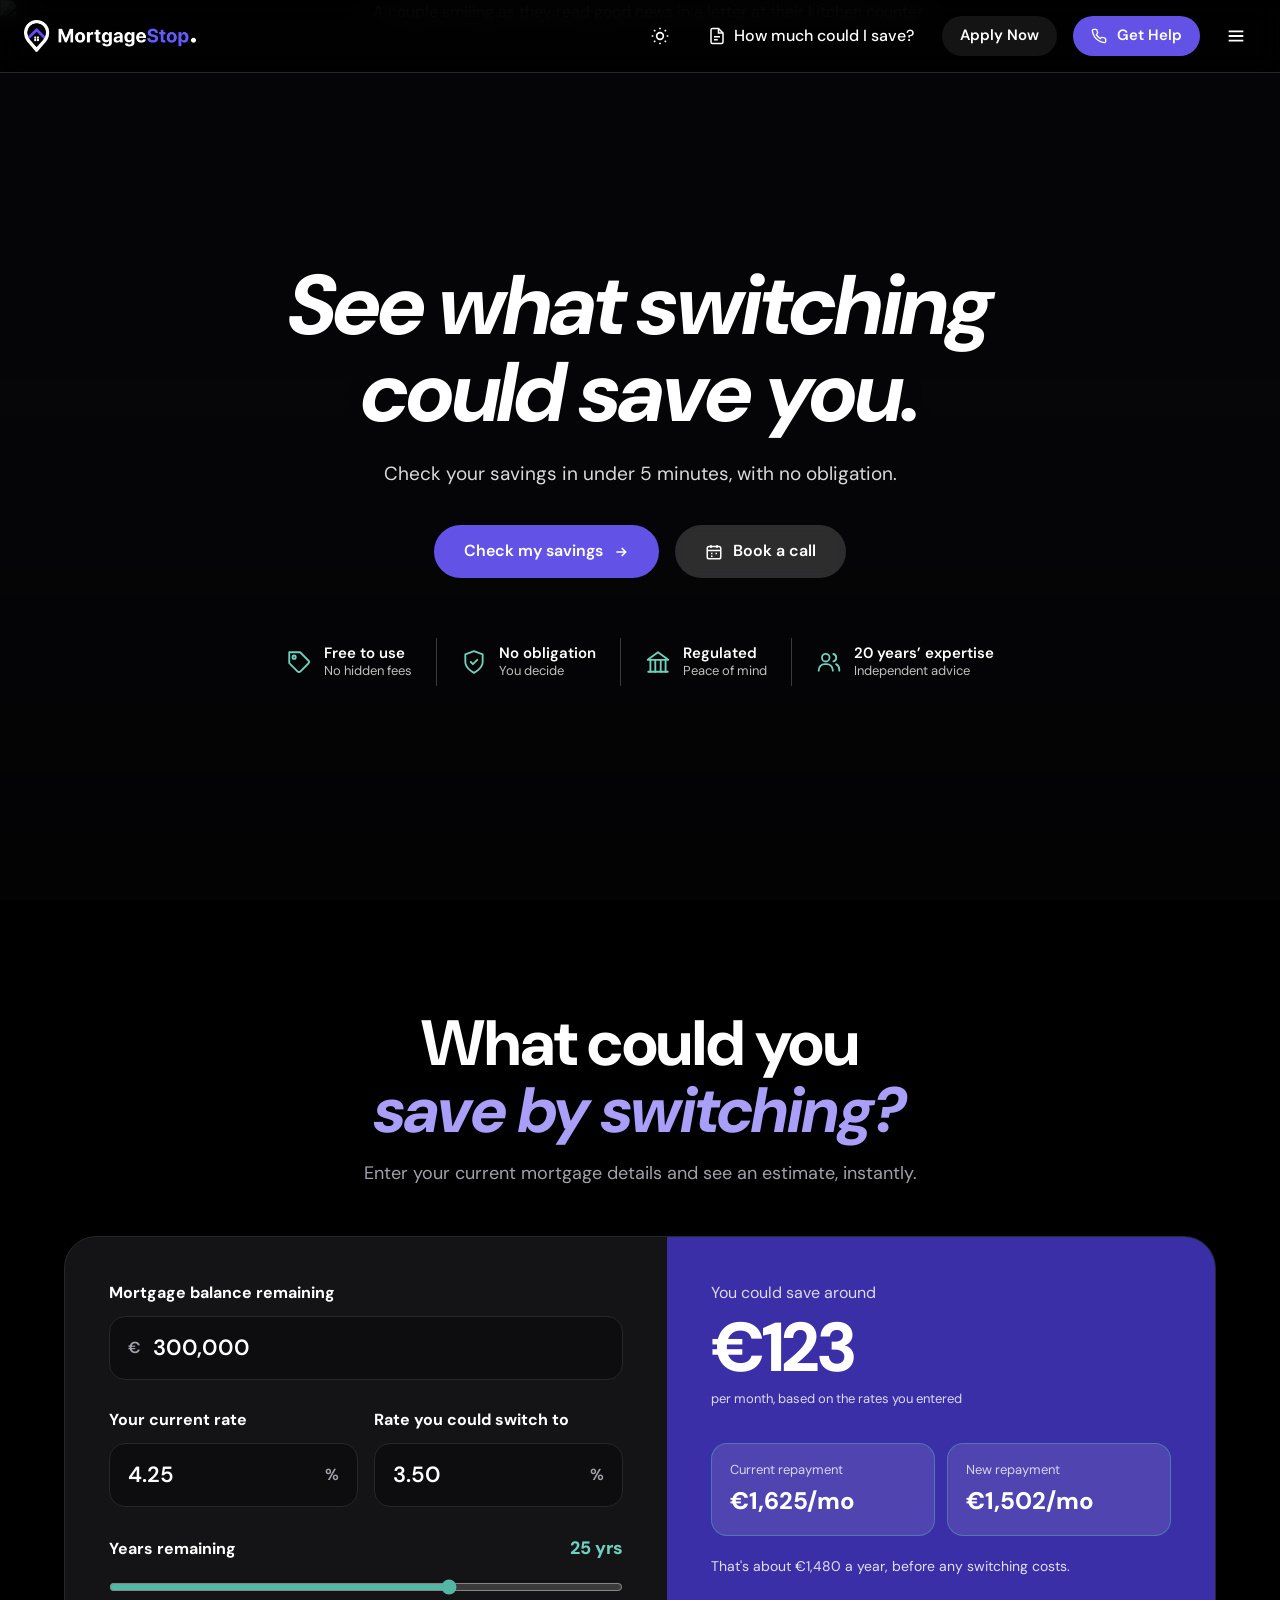
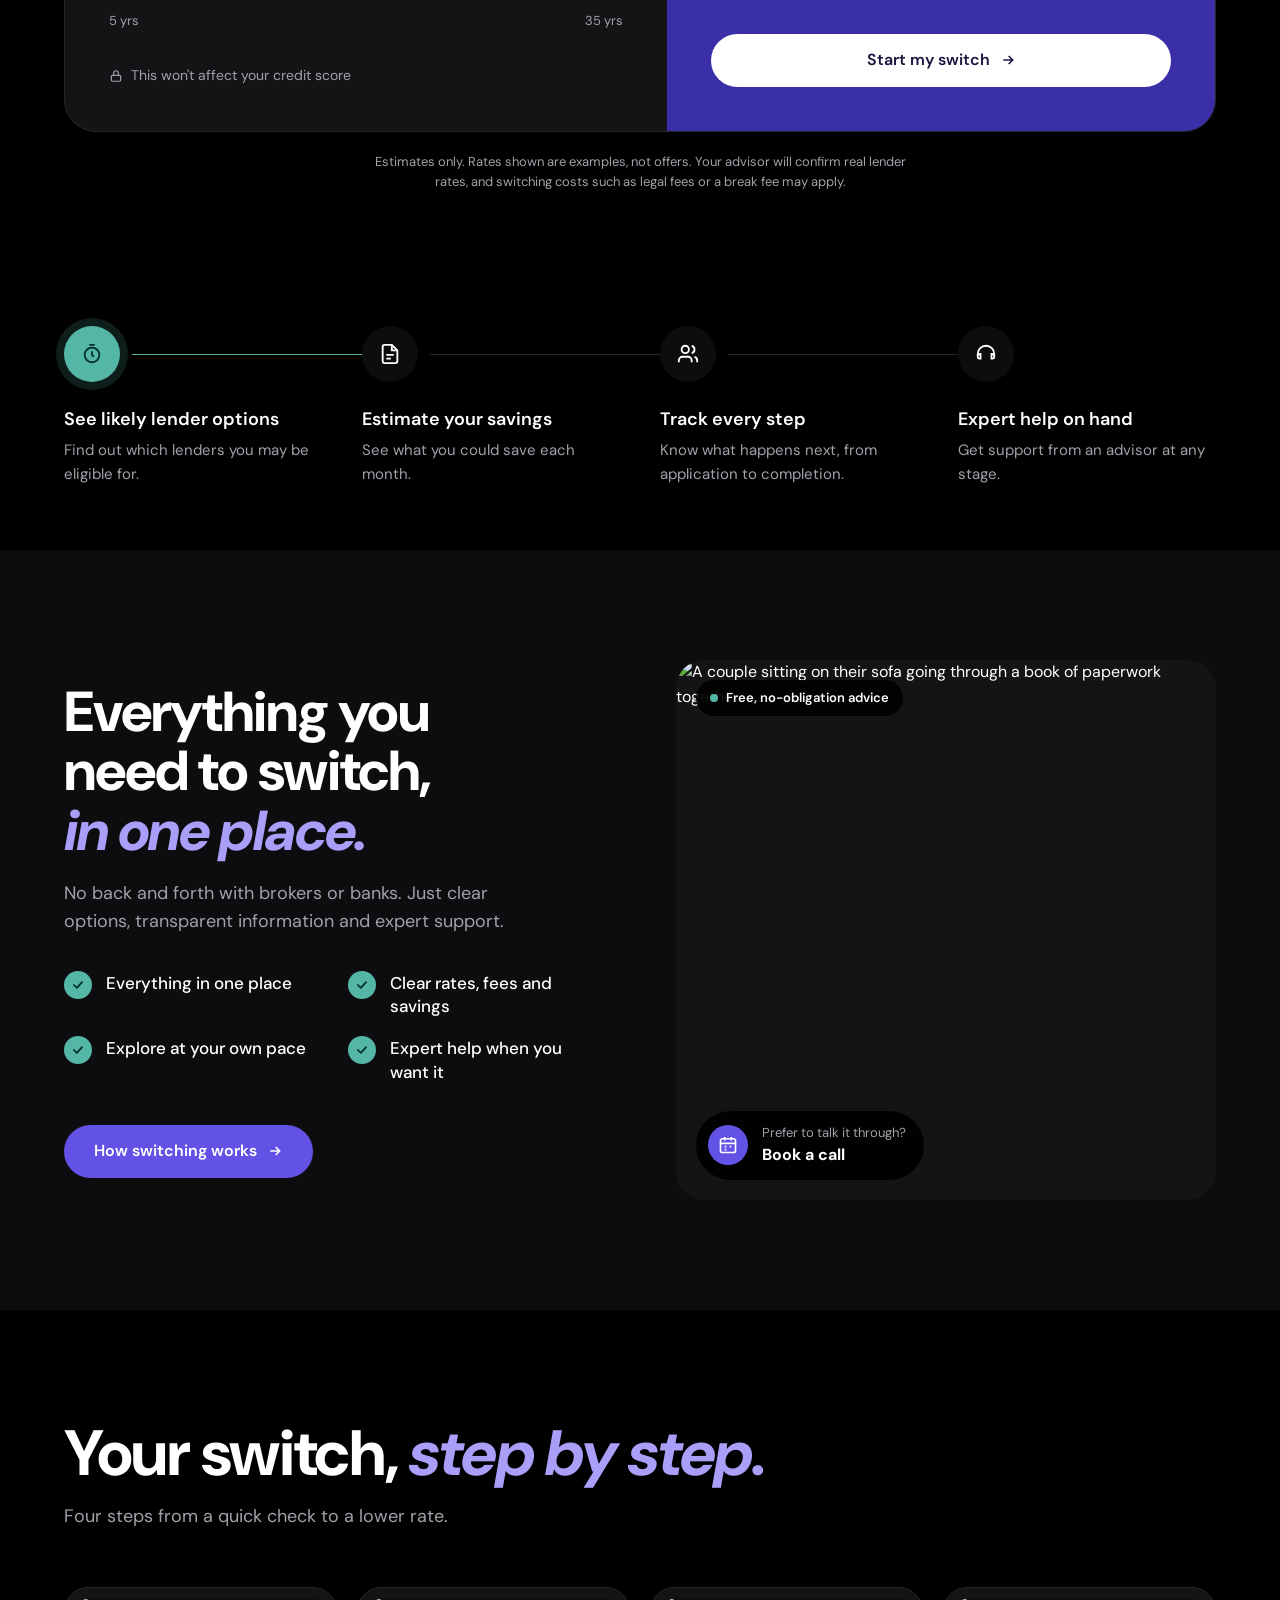
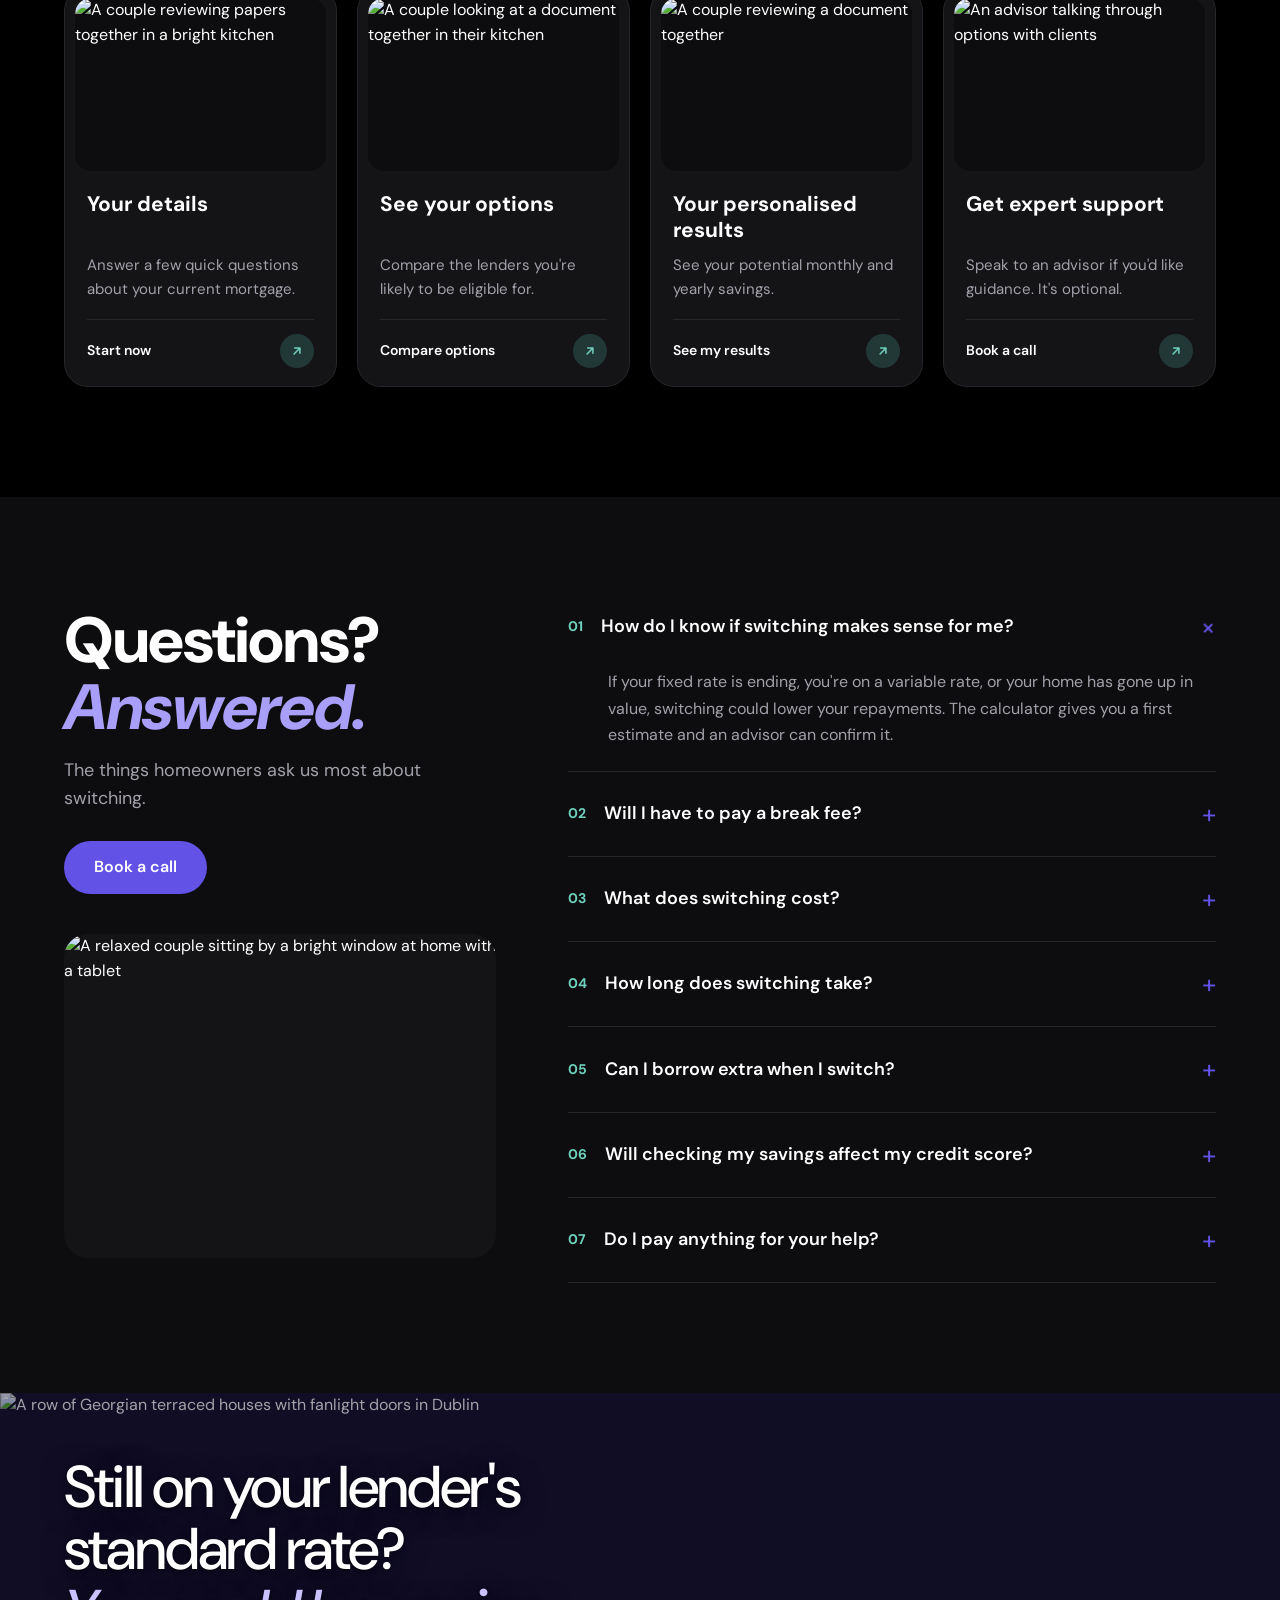
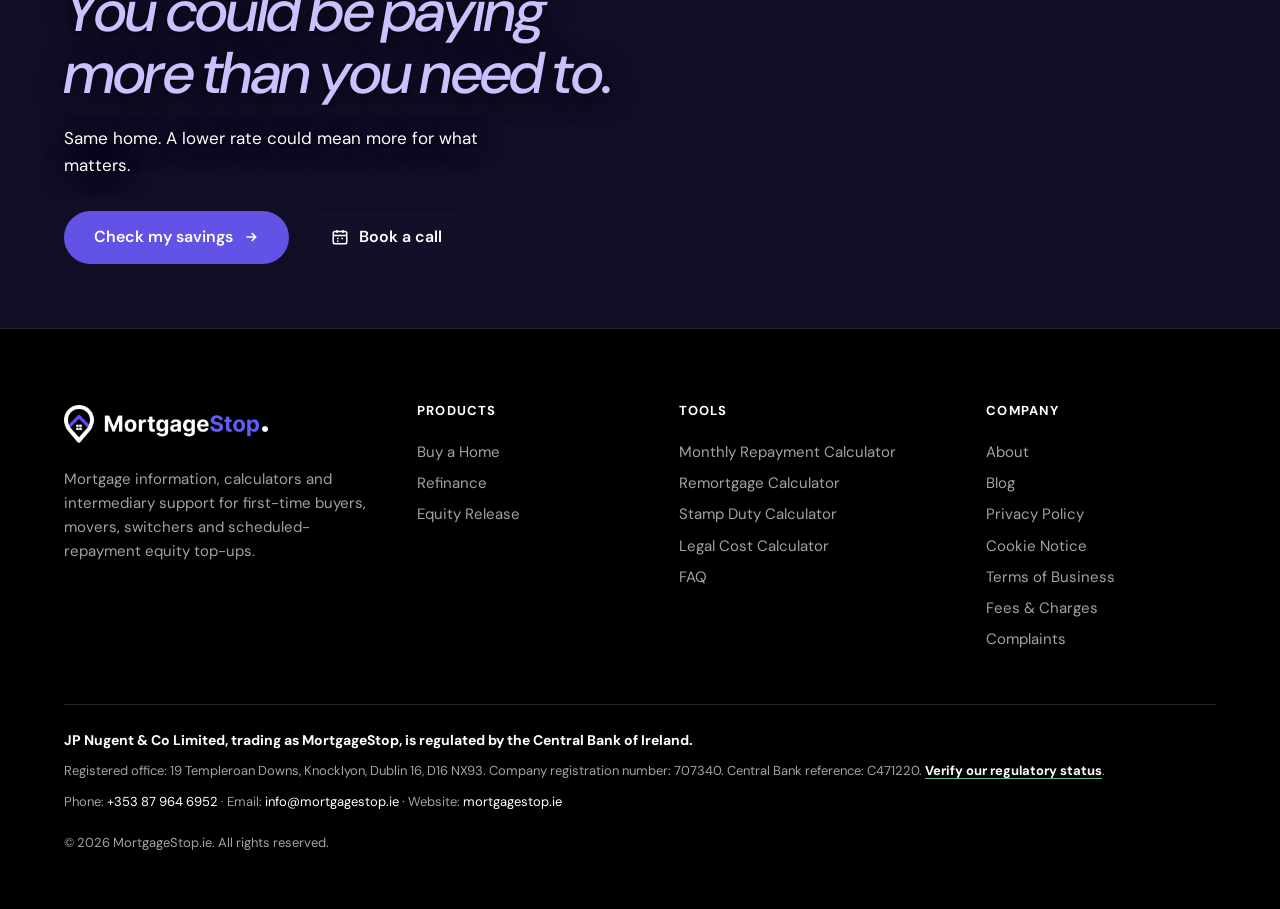
==== commit dabf7247: "Refresh hero rows, switchers images and quiz button - Four-item reassurance row with icons on both h" ====
--- a/switchers.html
+++ b/switchers.html
@@ -558,6 +558,31 @@
   .quiz-ctas .btn{width:100%;max-width:320px;flex:none}
 }
 @media (max-width:560px){.quiz-copy{padding-bottom:210px}}
+
+/* hero reassurance row: quiet fine print */
+.hero-badges{list-style:none;display:flex;flex-wrap:wrap;justify-content:center;gap:6px 22px;margin:22px auto 0;padding:0;max-width:100%}
+.hero-badges li{display:flex;align-items:center;gap:6px;color:rgba(255,255,255,.82);font-size:14px;font-weight:500;text-shadow:0 1px 6px rgba(0,0,0,.5)}
+.hb-ico{flex:none;display:flex;color:#6fd0be;background:none;width:auto;height:auto}
+.hb-ico svg{width:16px;height:16px}
+@media (max-width:560px){.hero-badges{gap:6px 16px;margin-top:18px}.hero-badges li{font-size:13px}}
+
+/* switcher hero: icon features row */
+.hero-feats{list-style:none;display:flex;flex-wrap:wrap;justify-content:center;margin:60px auto 0;padding:0;max-width:960px}
+.hero-feats li{display:flex;align-items:center;gap:12px;padding:6px 24px;text-align:left}
+.hero-feats li+li{border-left:1px solid rgba(255,255,255,.22)}
+.hf-ico{flex:none;display:flex;color:#6fd0be;filter:drop-shadow(0 1px 4px rgba(0,0,0,.4))}
+.hero-feats b{display:block;color:#fff;font-size:15px;font-weight:600;line-height:1.25;text-shadow:0 1px 6px rgba(0,0,0,.5)}
+.hero-feats small{display:block;color:rgba(255,255,255,.75);font-size:13px;line-height:1.3;text-shadow:0 1px 6px rgba(0,0,0,.5)}
+@media (max-width:900px){
+  .hero-feats{display:grid;grid-template-columns:repeat(2,max-content);justify-content:center;gap:16px 0;margin-top:40px}
+  .hero-feats li{padding:2px 18px}
+  .hero-feats li:nth-child(odd){border-left:0}
+}
+@media (max-width:420px){
+  .hero-feats li{padding:2px 10px;gap:8px}
+  .hf-ico svg{width:22px;height:22px}
+  .hero-feats b{font-size:13.5px}.hero-feats small{font-size:12px}
+}
 </style>
 </head>
 <body>
@@ -587,7 +612,7 @@
 </div>
 
 <header class="hero">
-  <img class="hero-photo" src="https://images.unsplash.com/photo-1758686254493-7b3e49a8f325?auto=format&amp;fit=crop&amp;q=70&amp;w=1600" srcset="https://images.unsplash.com/photo-1758686254493-7b3e49a8f325?auto=format&amp;fit=crop&amp;q=70&amp;w=800 800w, https://images.unsplash.com/photo-1758686254493-7b3e49a8f325?auto=format&amp;fit=crop&amp;q=70&amp;w=1280 1280w, https://images.unsplash.com/photo-1758686254493-7b3e49a8f325?auto=format&amp;fit=crop&amp;q=70&amp;w=1920 1920w, https://images.unsplash.com/photo-1758686254493-7b3e49a8f325?auto=format&amp;fit=crop&amp;q=70&amp;w=2560 2560w" sizes="100vw" alt="An older couple smiling as they look at a laptop together at home" fetchpriority="high" decoding="async">
+  <img class="hero-photo" src="https://images.unsplash.com/photo-1758522487305-c6cf8588450a?auto=format&amp;fit=crop&amp;q=70&amp;w=1600" srcset="https://images.unsplash.com/photo-1758522487305-c6cf8588450a?auto=format&amp;fit=crop&amp;q=70&amp;w=800 800w, https://images.unsplash.com/photo-1758522487305-c6cf8588450a?auto=format&amp;fit=crop&amp;q=70&amp;w=1280 1280w, https://images.unsplash.com/photo-1758522487305-c6cf8588450a?auto=format&amp;fit=crop&amp;q=70&amp;w=1920 1920w, https://images.unsplash.com/photo-1758522487305-c6cf8588450a?auto=format&amp;fit=crop&amp;q=70&amp;w=2560 2560w" sizes="100vw" alt="A couple smiling as they read good news in a letter at their kitchen counter" fetchpriority="high" decoding="async">
   <div class="wrap">
     <h1>See what switching could save&nbsp;you.</h1>
     <p>Check your savings in under 5 minutes, with no obligation.</p>
@@ -598,6 +623,12 @@
         <svg width="18" height="18" viewBox="0 0 24 24" fill="none" stroke="currentColor" stroke-width="2" aria-hidden="true"><rect x="3" y="4.5" width="18" height="16.5" rx="2.5"/><path d="M16 2.5v4M8 2.5v4M3 10h18M8 14h2M14 14h2M8 17.5h2"/></svg>
         Book a call</a>
     </div>
+    <ul class="hero-feats">
+      <li><span class="hf-ico"><svg width="26" height="26" viewBox="0 0 24 24" fill="none" stroke="currentColor" stroke-width="1.7" stroke-linecap="round" stroke-linejoin="round" aria-hidden="true"><path d="M20.6 13.4 13.4 20.6a2 2 0 0 1-2.8 0L3 13V3h10l7.6 7.6a2 2 0 0 1 0 2.8z"/><circle cx="7.5" cy="7.5" r="1.5"/></svg></span><span><b>Free to use</b><small>No hidden fees</small></span></li>
+      <li><span class="hf-ico"><svg width="26" height="26" viewBox="0 0 24 24" fill="none" stroke="currentColor" stroke-width="1.7" stroke-linecap="round" stroke-linejoin="round" aria-hidden="true"><path d="M12 22s8-4 8-10V5l-8-3-8 3v7c0 6 8 10 8 10z"/><path d="m9 12 2 2 4-4"/></svg></span><span><b>No obligation</b><small>You decide</small></span></li>
+      <li><span class="hf-ico"><svg width="26" height="26" viewBox="0 0 24 24" fill="none" stroke="currentColor" stroke-width="1.7" stroke-linecap="round" stroke-linejoin="round" aria-hidden="true"><path d="M3 21h18"/><path d="M5 21V10M9.5 21V10M14.5 21V10M19 21V10"/><path d="M2.5 10 12 3l9.5 7z"/></svg></span><span><b>Regulated</b><small>Peace of mind</small></span></li>
+      <li><span class="hf-ico"><svg width="26" height="26" viewBox="0 0 24 24" fill="none" stroke="currentColor" stroke-width="1.7" stroke-linecap="round" stroke-linejoin="round" aria-hidden="true"><circle cx="9" cy="8" r="3.5"/><path d="M2.5 20v-.5A5.5 5.5 0 0 1 8 14h2a5.5 5.5 0 0 1 5.5 5.5v.5"/><path d="M16 4.6a3.5 3.5 0 0 1 0 6.8M18.5 14a5.5 5.5 0 0 1 3 4.9v1.1"/></svg></span><span><b>20 years’ expertise</b><small>Independent advice</small></span></li>
+    </ul>
   </div>
 </header>
 
@@ -776,7 +807,7 @@
     </div>
   </div>
   <figure class="quiz-media">
-    <img src="https://images.unsplash.com/photo-1579678929710-862f8e01c0b2?auto=format&amp;fit=crop&amp;q=70&amp;w=1600" srcset="https://images.unsplash.com/photo-1579678929710-862f8e01c0b2?auto=format&amp;fit=crop&amp;q=70&amp;w=800 800w, https://images.unsplash.com/photo-1579678929710-862f8e01c0b2?auto=format&amp;fit=crop&amp;q=70&amp;w=1400 1400w, https://images.unsplash.com/photo-1579678929710-862f8e01c0b2?auto=format&amp;fit=crop&amp;q=70&amp;w=2000 2000w, https://images.unsplash.com/photo-1579678929710-862f8e01c0b2?auto=format&amp;fit=crop&amp;q=70&amp;w=2600 2600w" sizes="100vw" alt="A row of brick houses on a quiet street at dusk" loading="lazy" decoding="async">
+    <img src="https://images.unsplash.com/photo-1700419595003-cf7449b63408?auto=format&amp;fit=crop&amp;q=70&amp;w=1600" srcset="https://images.unsplash.com/photo-1700419595003-cf7449b63408?auto=format&amp;fit=crop&amp;q=70&amp;w=800 800w, https://images.unsplash.com/photo-1700419595003-cf7449b63408?auto=format&amp;fit=crop&amp;q=70&amp;w=1400 1400w, https://images.unsplash.com/photo-1700419595003-cf7449b63408?auto=format&amp;fit=crop&amp;q=70&amp;w=2000 2000w, https://images.unsplash.com/photo-1700419595003-cf7449b63408?auto=format&amp;fit=crop&amp;q=70&amp;w=2600 2600w" sizes="100vw" alt="A row of Georgian terraced houses with fanlight doors in Dublin" loading="lazy" decoding="async">
   </figure>
 </div>
 
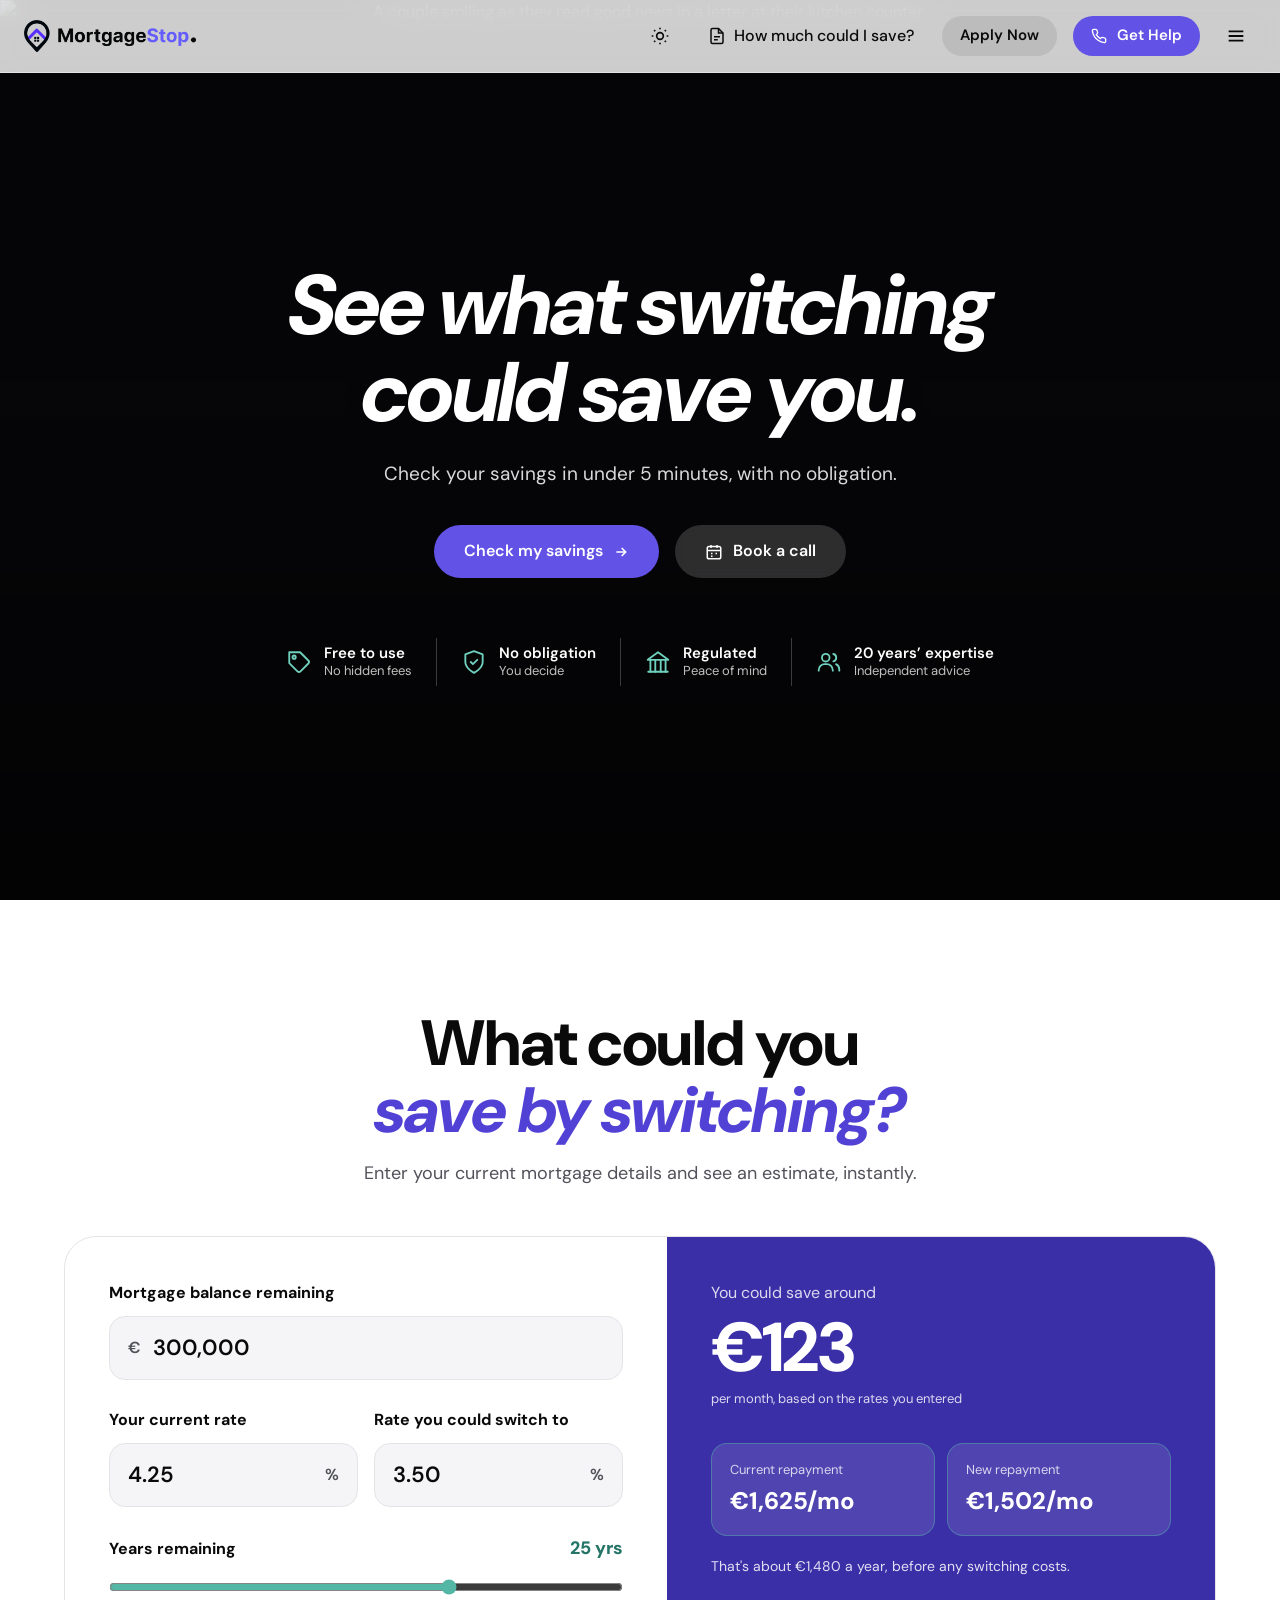
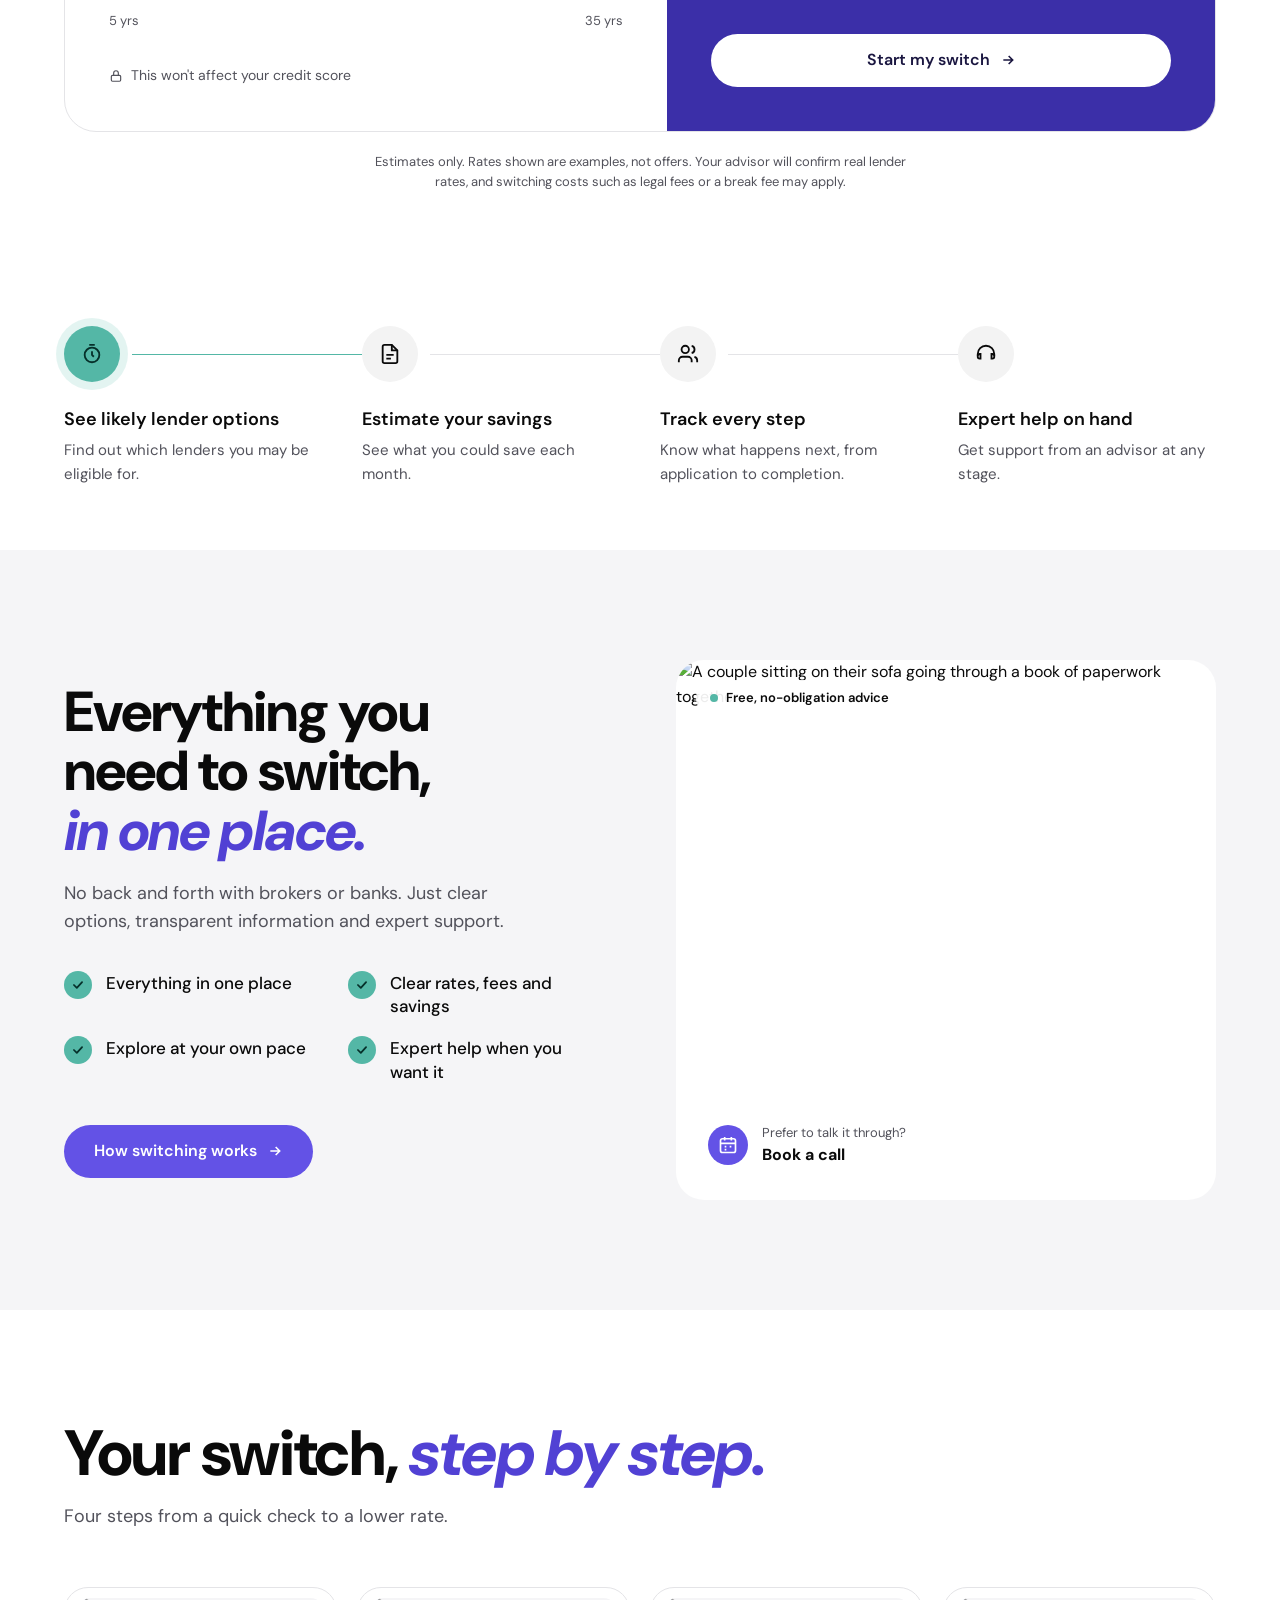
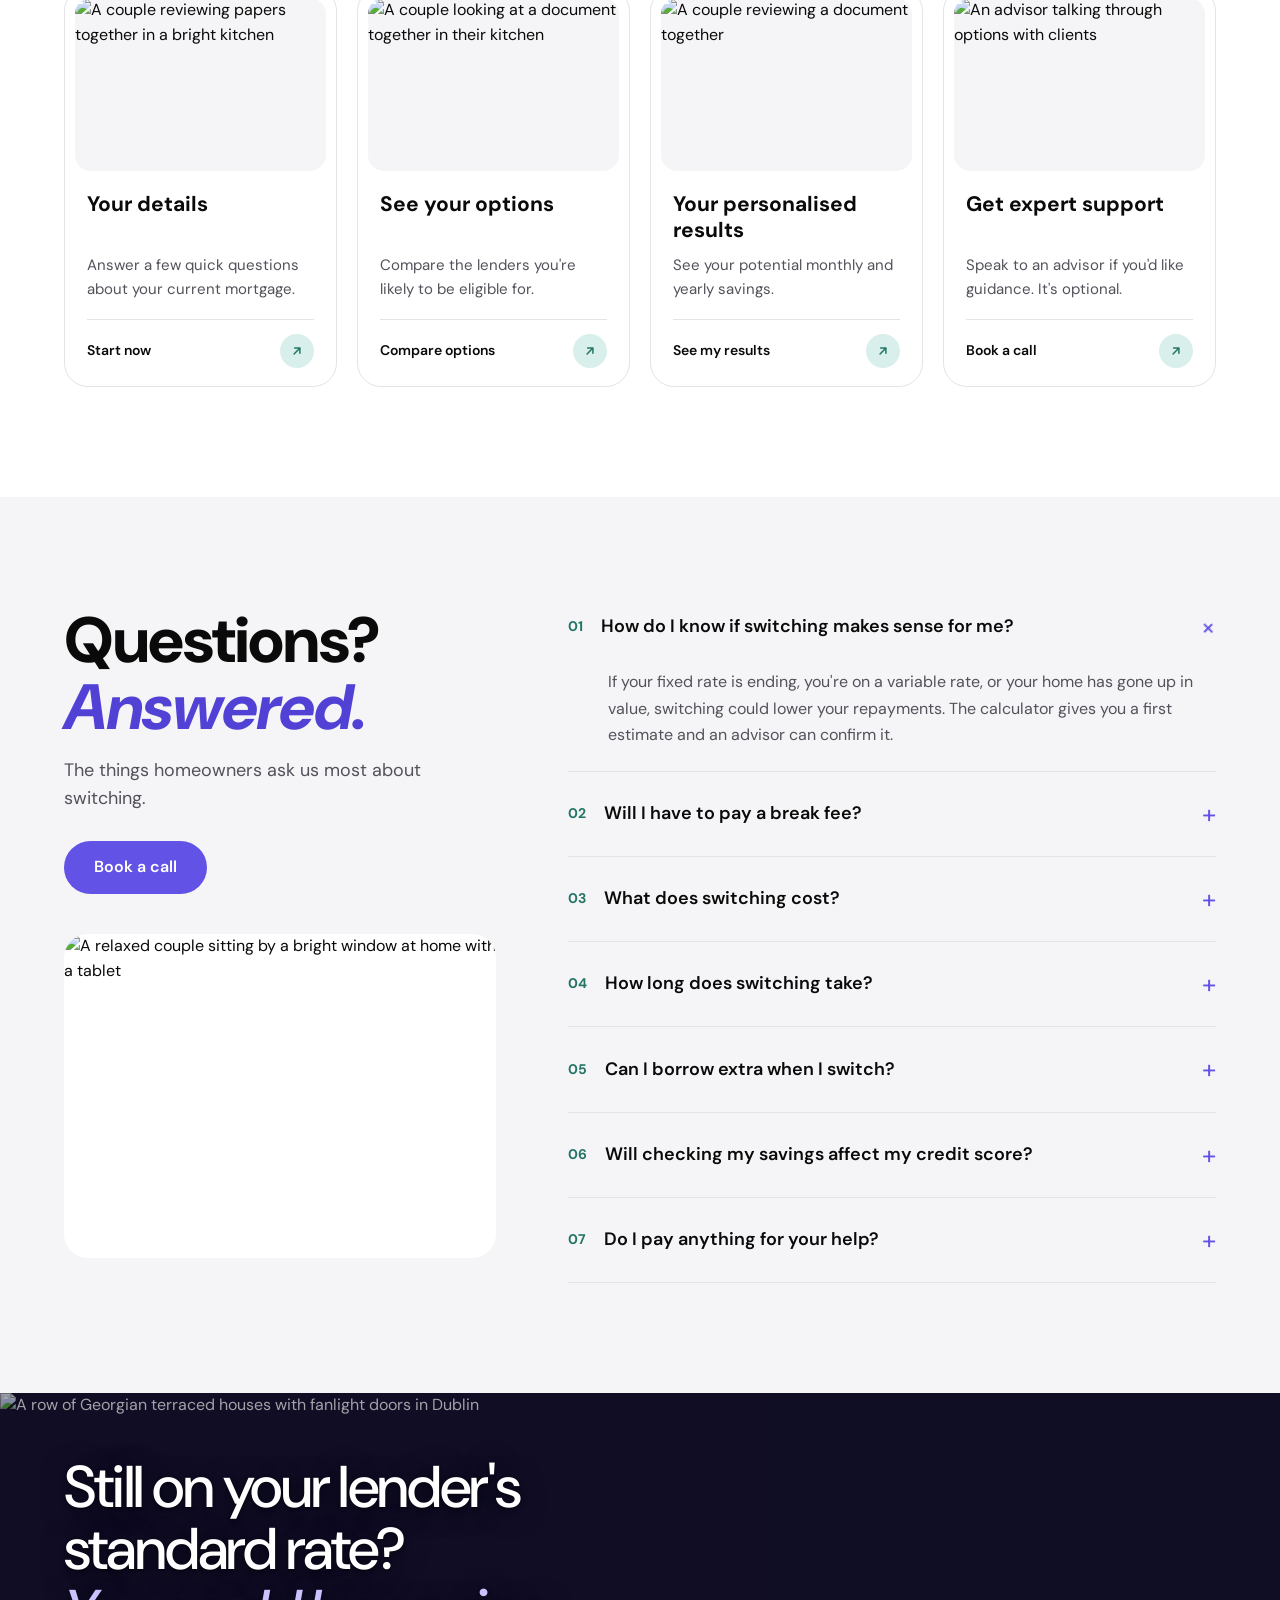
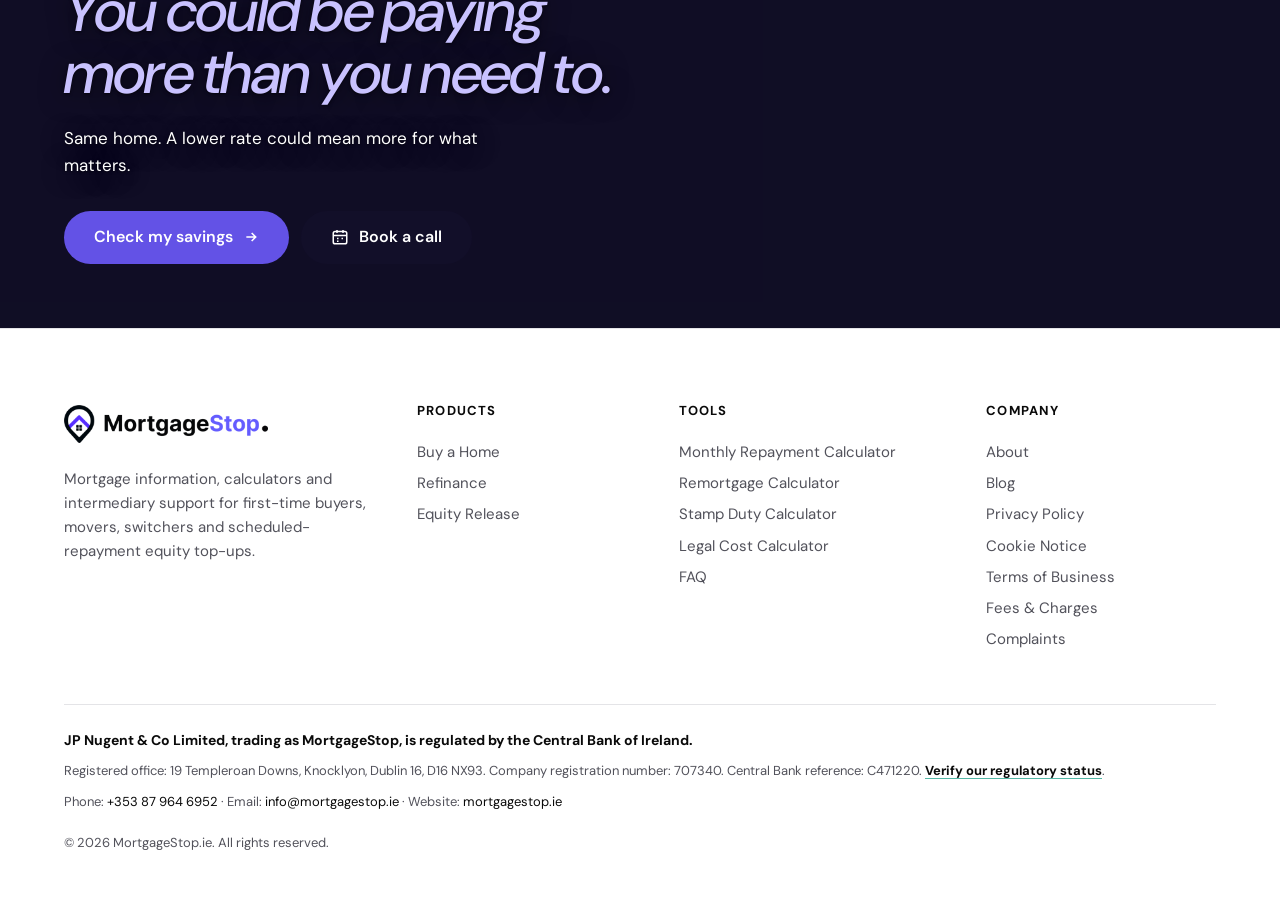
==== commit b61d1b9a: "Open both landing pages in light mode by default Co-Authored-By: Claude Opus 5.5 <noreply@anthropic." ====
--- a/switchers.html
+++ b/switchers.html
@@ -1,5 +1,5 @@
 <!doctype html>
-<html lang="en">
+<html lang="en" data-theme="light">
 <head>
 <meta charset="utf-8">
 <meta name="viewport" content="width=device-width, initial-scale=1">
@@ -864,10 +864,9 @@
 menu.querySelectorAll("a").forEach(a=>a.onclick=()=>menu.classList.remove("open"));
 // theme
 const root=document.documentElement;
-try{const t=localStorage.getItem("theme");if(t)root.dataset.theme=t}catch(e){}
+// always open in light mode; the toggle switches for this visit only
 document.getElementById("theme").onclick=()=>{
   root.dataset.theme=root.dataset.theme==="light"?"dark":"light";
-  try{localStorage.setItem("theme",root.dataset.theme)}catch(e){}
 };
 // reveal on scroll
 const io=new IntersectionObserver(es=>es.forEach(e=>{if(e.isIntersecting){e.target.classList.add("in");io.unobserve(e.target)}}),{threshold:.12});
